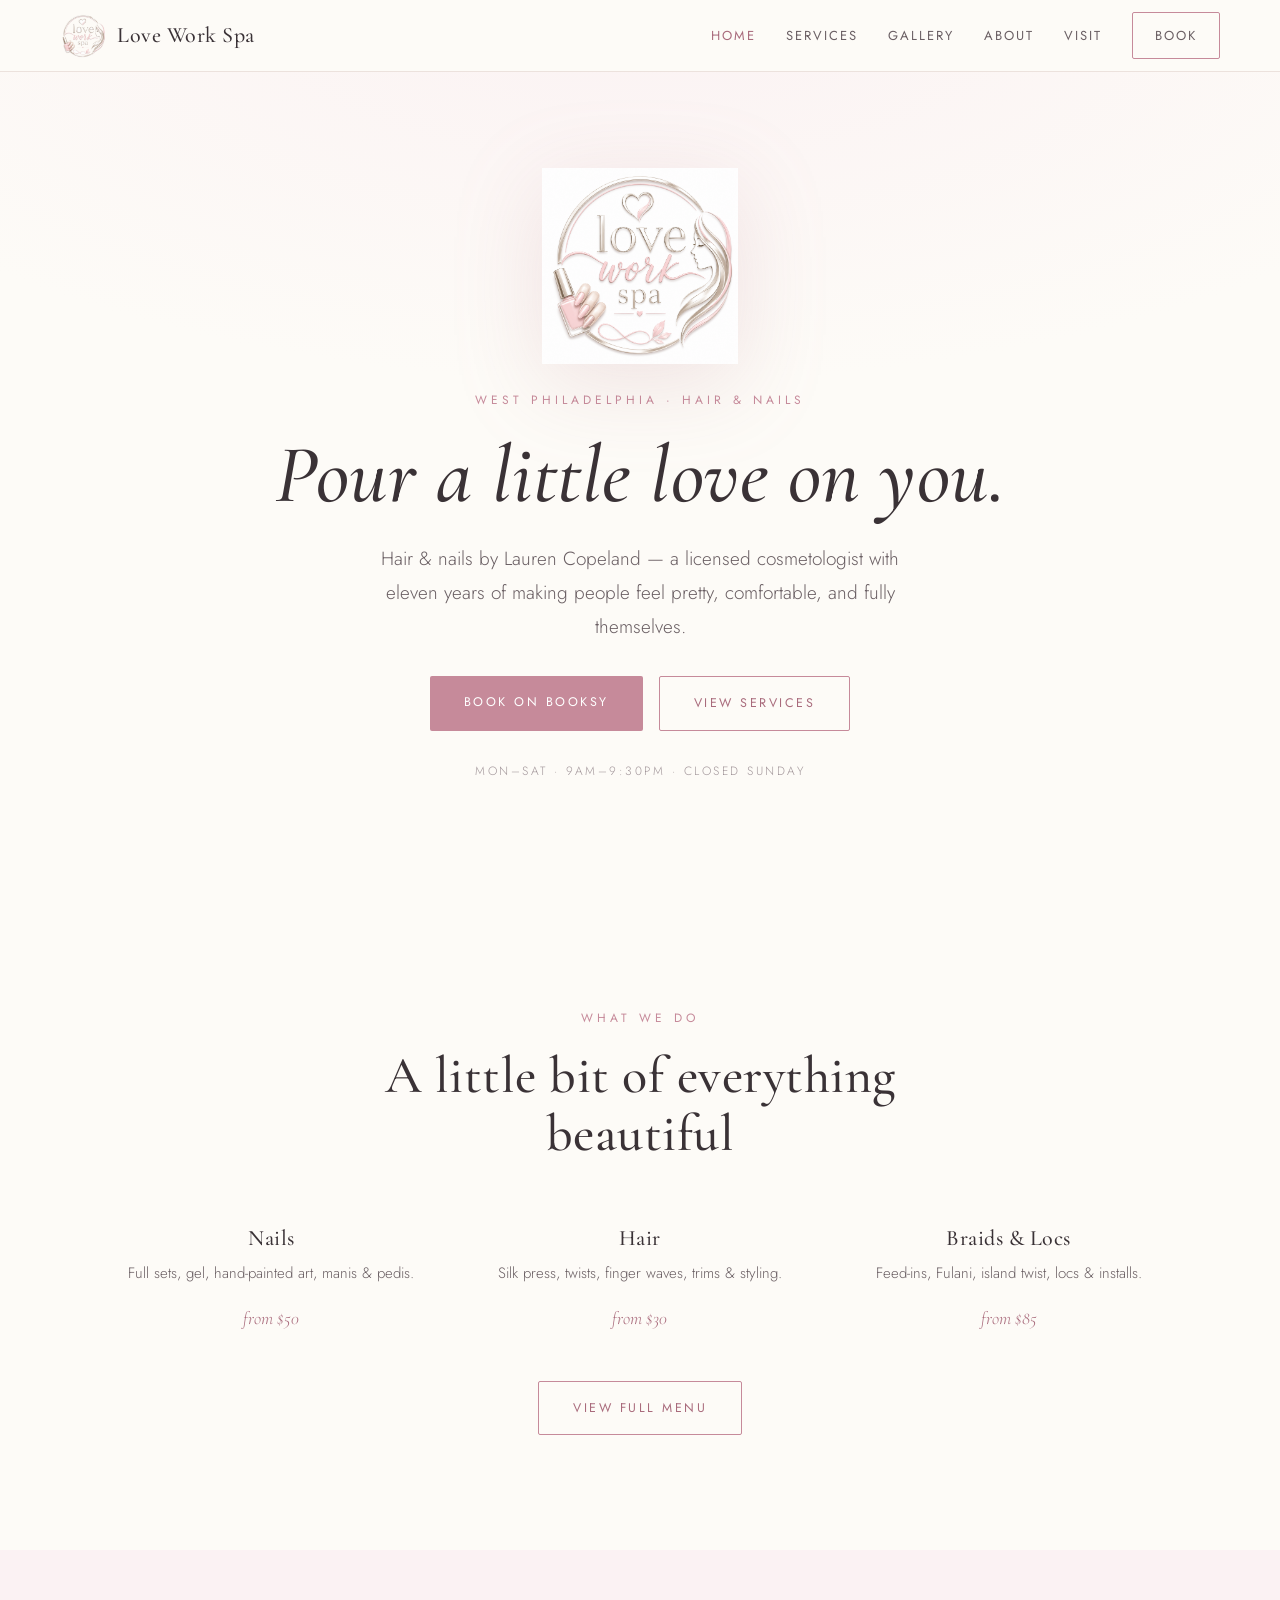
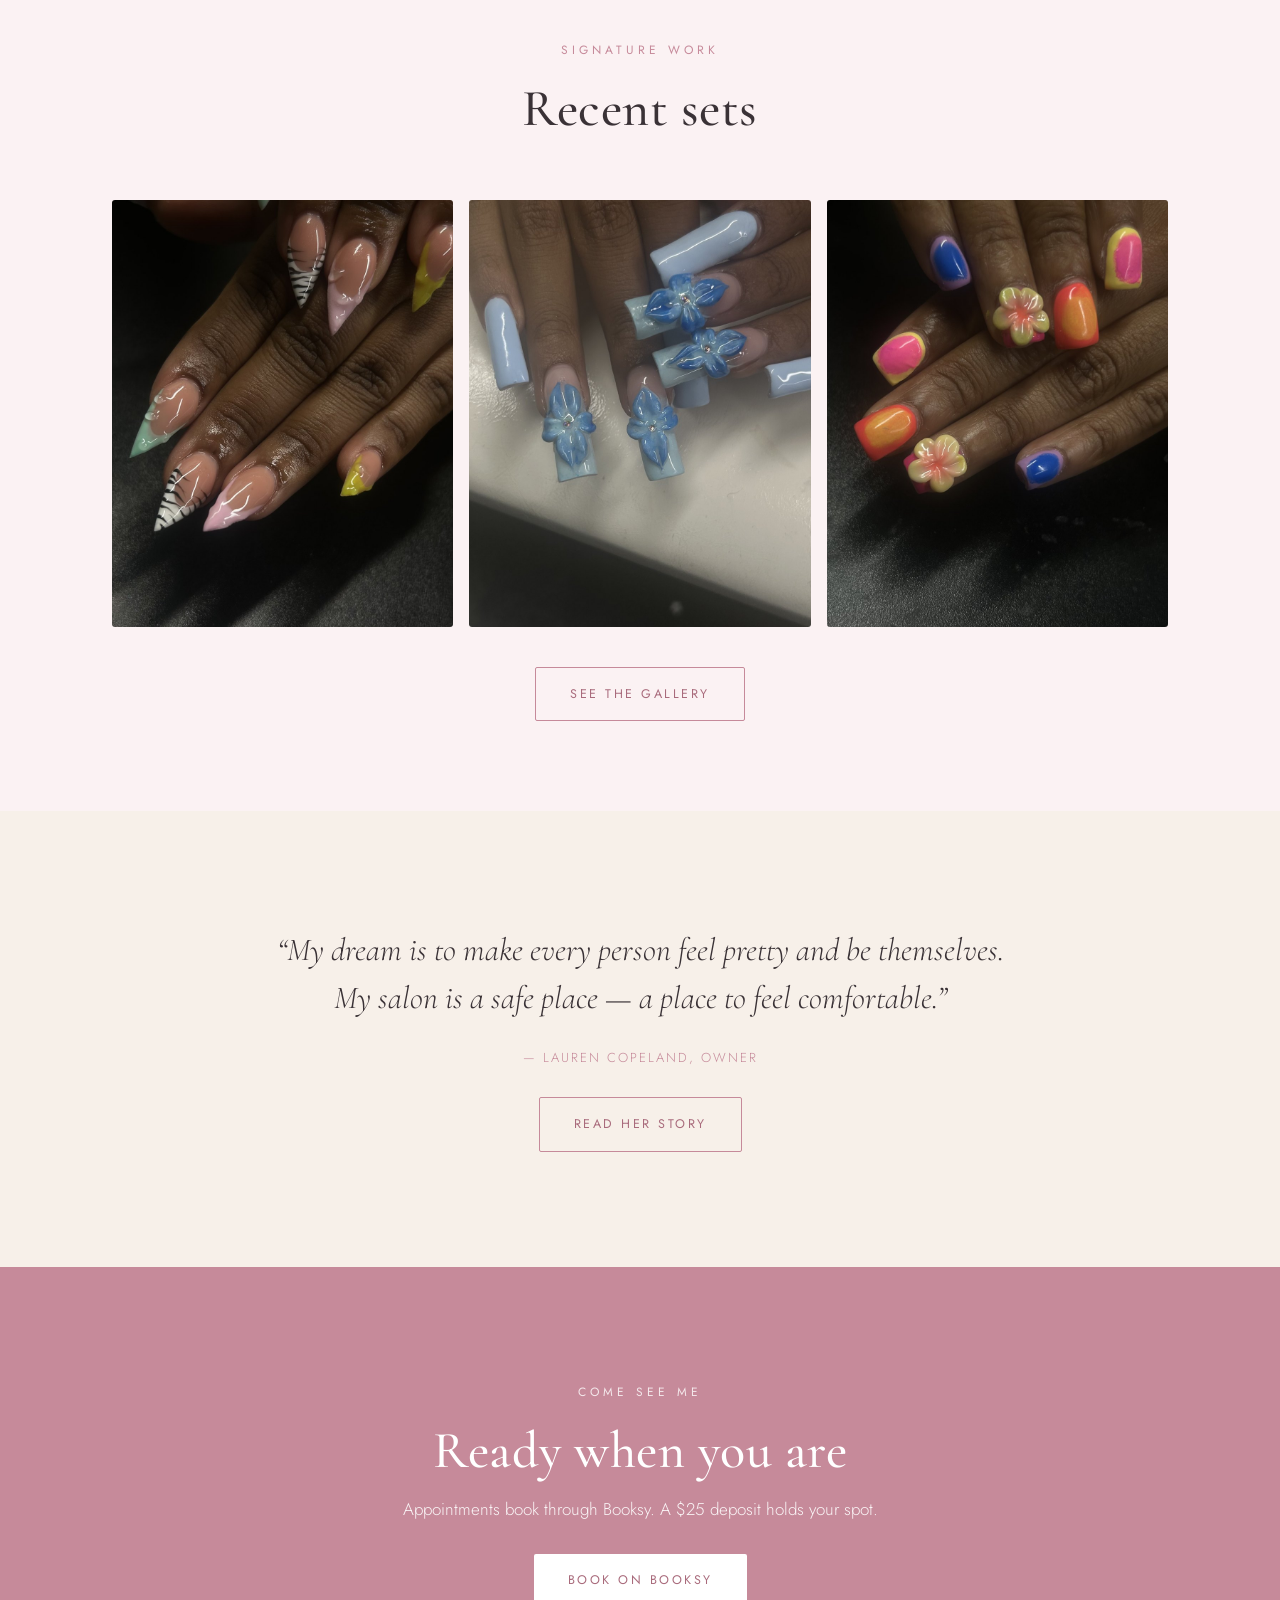
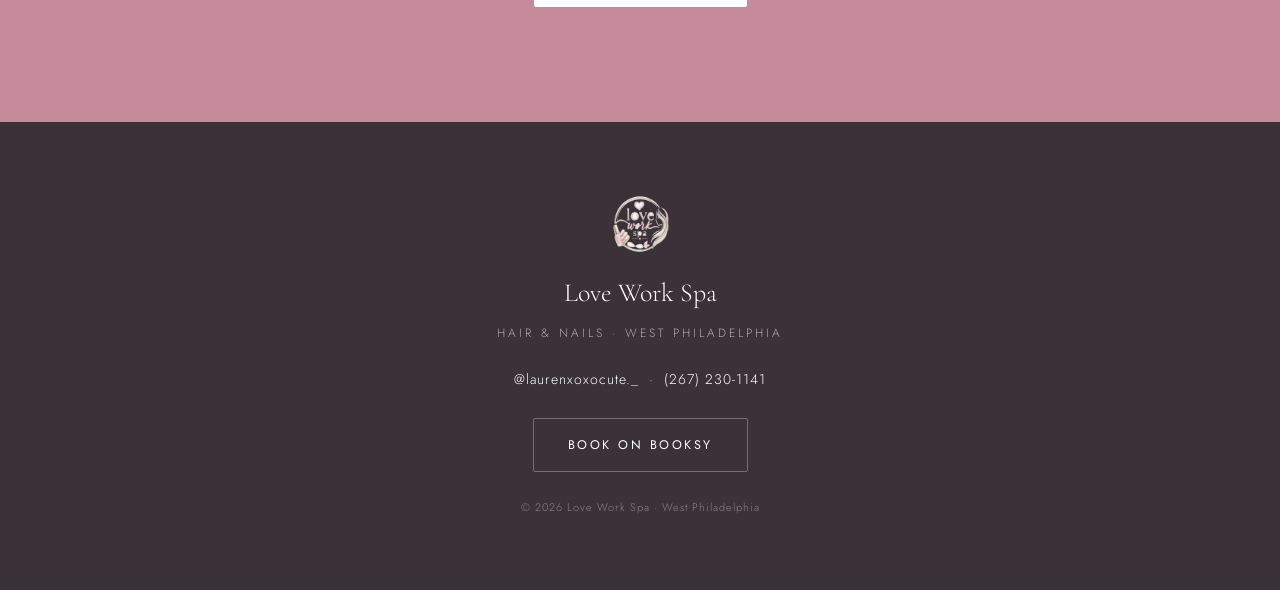
==== index.html @ d695d3a8 "Rebuild as multi-page luxury salon site (Cormorant + Jost, Home/Services/Gallery/About/Visit)" ====
<!doctype html>
<html lang="en">
<head>
<meta charset="utf-8">
<meta name="viewport" content="width=device-width, initial-scale=1">
<title>Love Work Spa — Hair & Nails · West Philadelphia</title>
<meta name="description" content="Love Work Spa — hair & nails by licensed cosmetologist Lauren Copeland in West Philadelphia. Book on Booksy.">
<link rel="preconnect" href="https://fonts.googleapis.com">
<link rel="preconnect" href="https://fonts.gstatic.com" crossorigin>
<link href="https://fonts.googleapis.com/css2?family=Cormorant+Garamond:ital,wght@0,400;0,500;0,600;1,400;1,500&family=Jost:wght@300;400;500&display=swap" rel="stylesheet">
<link rel="stylesheet" href="style.css">
<link rel="icon" href="brand/logo-transparent.png">
</head>
<body>

<header class="site-header">
  <div class="wrap nav">
    <a href="index.html" class="logo-link"><img src="brand/logo-transparent.png" alt="Love Work Spa"><span>Love Work Spa</span></a>
    <nav class="menu">
      <a href="index.html" class="active">Home</a>
      <a href="services.html">Services</a>
      <a href="gallery.html">Gallery</a>
      <a href="about.html">About</a>
      <a href="book.html">Visit</a>
      <a class="btn btn-line" href="https://booksy.com/en-us/1821512_love-work-spa_nail-salon_134598_philadelphia" target="_blank" rel="noopener">Book</a>
    </nav>
  </div>
</header>

<section class="hero">
  <div class="wrap">
    <img class="logo" src="brand/logo-original.png" alt="Love Work Spa">
    <div class="kicker">West Philadelphia · Hair &amp; Nails</div>
    <h1>Pour a little love on you.</h1>
    <p class="lead">Hair &amp; nails by Lauren Copeland — a licensed cosmetologist with eleven years of making people feel pretty, comfortable, and fully themselves.</p>
    <div class="cta">
      <a class="btn btn-solid" href="https://booksy.com/en-us/1821512_love-work-spa_nail-salon_134598_philadelphia" target="_blank" rel="noopener">Book on Booksy</a>
      <a class="btn btn-line" href="services.html">View Services</a>
    </div>
    <div class="meta">Mon–Sat · 9am–9:30pm · Closed Sunday</div>
  </div>
</section>

<section>
  <div class="wrap">
    <div class="sec-head">
      <div class="kicker">What we do</div>
      <h2>A little bit of everything beautiful</h2>
    </div>
    <div class="trio">
      <div class="t">
        <h3>Nails</h3>
        <p>Full sets, gel, hand-painted art, manis &amp; pedis.</p>
        <div class="price">from $50</div>
      </div>
      <div class="t">
        <h3>Hair</h3>
        <p>Silk press, twists, finger waves, trims &amp; styling.</p>
        <div class="price">from $30</div>
      </div>
      <div class="t">
        <h3>Braids &amp; Locs</h3>
        <p>Feed-ins, Fulani, island twist, locs &amp; installs.</p>
        <div class="price">from $85</div>
      </div>
    </div>
    <div class="center" style="margin-top:46px">
      <a class="btn btn-line" href="services.html">View Full Menu</a>
    </div>
  </div>
</section>

<section style="background:var(--blush-soft);padding-top:clamp(56px,7vw,90px);padding-bottom:clamp(56px,7vw,90px)">
  <div class="wrap">
    <div class="sec-head">
      <div class="kicker">Signature work</div>
      <h2>Recent sets</h2>
    </div>
    <div class="showcase">
      <img src="photos-web/07.jpg" alt="Nail set" loading="lazy">
      <img src="photos-web/12.jpg" alt="Nail set" loading="lazy">
      <img src="photos-web/08.jpg" alt="Nail set" loading="lazy">
    </div>
    <div class="center" style="margin-top:40px">
      <a class="btn btn-line" href="gallery.html">See the Gallery</a>
    </div>
  </div>
</section>

<section class="quote">
  <div class="wrap">
    <blockquote>“My dream is to make every person feel pretty and be themselves. My salon is a safe place — a place to feel comfortable.”</blockquote>
    <div class="center"><div class="by">— Lauren Copeland, Owner</div>
      <div style="margin-top:28px"><a class="btn btn-line" href="about.html">Read Her Story</a></div>
    </div>
  </div>
</section>

<section class="band">
  <div class="wrap center">
    <div class="kicker">Come see me</div>
    <h2>Ready when you are</h2>
    <p style="max-width:520px;margin:14px auto 30px">Appointments book through Booksy. A $25 deposit holds your spot.</p>
    <a class="btn btn-ivory" href="https://booksy.com/en-us/1821512_love-work-spa_nail-salon_134598_philadelphia" target="_blank" rel="noopener">Book on Booksy</a>
  </div>
</section>

<footer class="site-footer">
  <div class="wrap">
    <img class="foot-logo" src="brand/logo-transparent.png" alt="Love Work Spa">
    <div class="fname">Love Work Spa</div>
    <div class="ftag">Hair &amp; Nails · West Philadelphia</div>
    <div class="flinks"><a href="https://instagram.com/laurenxoxocute._" target="_blank" rel="noopener">@laurenxoxocute._</a> &nbsp;·&nbsp; <a href="sms:+12672301141">(267) 230-1141</a></div>
    <a class="btn btn-line" style="border-color:#7a6d70;color:#fff" href="https://booksy.com/en-us/1821512_love-work-spa_nail-salon_134598_philadelphia" target="_blank" rel="noopener">Book on Booksy</a>
    <div class="copy">© 2026 Love Work Spa · West Philadelphia</div>
  </div>
</footer>

</body>
</html>
---- style.css ----
/* ===== Love Work Spa — luxury salon design system ===== */
:root{
  --ivory:#fdfbf7; --cream:#f7f0e9; --blush:#f4e3e6; --blush-soft:#fbf2f3;
  --rose:#c68a9a; --rose-deep:#a96b7c; --gold:#c3a878; --gold-soft:#e6dcc7;
  --ink:#3a3236; --soft-ink:#6a5f63; --mut:#a2969a; --line:#ece2dd;
  --serif:'Cormorant Garamond',Georgia,'Times New Roman',serif;
  --sans:'Jost',-apple-system,BlinkMacSystemFont,'Segoe UI',Helvetica,sans-serif;
}
*{box-sizing:border-box;}
html{scroll-behavior:smooth;}
body{margin:0;background:var(--ivory);color:var(--ink);font-family:var(--sans);
     font-weight:300;font-size:17px;line-height:1.8;-webkit-font-smoothing:antialiased;}
img{max-width:100%;display:block;}
a{color:inherit;text-decoration:none;}
.wrap{max-width:1160px;margin:0 auto;padding:0 clamp(22px,5vw,52px);}

h1,h2,h3{font-family:var(--serif);font-weight:500;margin:0;line-height:1.12;letter-spacing:.5px;}
h1{font-size:clamp(42px,7vw,82px);}
h2{font-size:clamp(30px,4.6vw,52px);}
h3{font-size:22px;}
p{margin:0 0 1em;color:var(--soft-ink);}

.kicker{font-family:var(--sans);text-transform:uppercase;letter-spacing:4px;
        font-size:12px;font-weight:400;color:var(--rose);margin-bottom:18px;}
.rule{width:56px;height:1px;background:var(--gold);margin:22px auto;border:0;}
.center{text-align:center;}

/* buttons */
.btn{display:inline-block;font-family:var(--sans);font-size:12.5px;font-weight:400;
     letter-spacing:2.5px;text-transform:uppercase;padding:15px 34px;border-radius:2px;
     transition:.25s;cursor:pointer;}
.btn-solid{background:var(--rose);color:#fff;}
.btn-solid:hover{background:var(--rose-deep);}
.btn-line{border:1px solid var(--rose);color:var(--rose-deep);}
.btn-line:hover{background:var(--rose);color:#fff;}
.btn-ivory{background:#fff;color:var(--rose-deep);}
.btn-ivory:hover{background:var(--cream);}

/* header */
.site-header{position:sticky;top:0;z-index:80;background:rgba(253,251,247,.88);
  backdrop-filter:saturate(1.3) blur(10px);border-bottom:1px solid var(--line);}
.nav{display:flex;align-items:center;justify-content:space-between;gap:20px;padding:12px 0;}
.logo-link{display:flex;align-items:center;gap:11px;}
.logo-link img{height:46px;width:46px;object-fit:contain;}
.logo-link span{font-family:var(--serif);font-size:22px;font-weight:500;letter-spacing:.5px;}
.menu{display:flex;align-items:center;gap:30px;}
.menu a{font-size:13px;letter-spacing:2px;text-transform:uppercase;color:var(--soft-ink);
        font-weight:400;transition:.2s;}
.menu a:hover,.menu a.active{color:var(--rose-deep);}
.menu .btn-line{padding:11px 22px;}
@media(max-width:820px){ .menu a:not(.btn-line){display:none;} .logo-link span{display:none;} }

/* section rhythm */
section{padding:clamp(64px,9vw,120px) 0;}
.sec-head{max-width:640px;margin:0 auto clamp(38px,5vw,62px);text-align:center;}
.sec-head p{color:var(--soft-ink);}

/* page hero (interior pages) */
.page-hero{background:var(--blush-soft);text-align:center;padding:clamp(70px,10vw,120px) 0 clamp(48px,6vw,80px);
           border-bottom:1px solid var(--line);}
.page-hero h1{font-size:clamp(40px,6vw,68px);}

/* home hero */
.hero{background:
     radial-gradient(120% 80% at 50% -10%, var(--blush-soft) 0%, var(--ivory) 60%);
     text-align:center;padding:clamp(56px,8vw,96px) 0 clamp(64px,9vw,110px);}
.hero .logo{width:clamp(140px,20vw,196px);margin:0 auto 26px;
     filter:drop-shadow(0 20px 44px rgba(176,107,124,.16));}
.hero h1{font-style:italic;font-weight:500;}
.hero .lead{max-width:560px;margin:20px auto 32px;font-size:19px;color:var(--soft-ink);}
.hero .cta{display:flex;gap:16px;justify-content:center;flex-wrap:wrap;}
.hero .meta{margin-top:30px;font-size:12px;letter-spacing:2.5px;text-transform:uppercase;color:var(--mut);}

/* three-column feature */
.trio{display:grid;grid-template-columns:repeat(3,1fr);gap:clamp(20px,4vw,50px);text-align:center;}
.trio .t h3{margin-bottom:10px;}
.trio .t p{font-size:15px;}
.trio .t .price{font-family:var(--serif);font-size:18px;color:var(--rose-deep);font-style:italic;}
@media(max-width:720px){ .trio{grid-template-columns:1fr;gap:36px;} }

/* signature photo row */
.showcase{display:grid;grid-template-columns:repeat(3,1fr);gap:16px;}
.showcase img{aspect-ratio:4/5;object-fit:cover;border-radius:3px;}
@media(max-width:720px){ .showcase{grid-template-columns:1fr 1fr;} }

/* quote / about teaser */
.quote{background:var(--cream);}
.quote blockquote{max-width:760px;margin:0 auto;text-align:center;font-family:var(--serif);
     font-style:italic;font-size:clamp(22px,3.2vw,32px);line-height:1.5;color:var(--ink);}
.quote .by{margin-top:24px;font-family:var(--sans);font-style:normal;font-size:13px;
     letter-spacing:2px;text-transform:uppercase;color:var(--rose);}

/* booking band */
.band{background:var(--rose);color:#fff;text-align:center;}
.band h2{color:#fff;}
.band p{color:rgba(255,255,255,.9);}
.band .kicker{color:rgba(255,255,255,.8);}

/* services menu */
.menu-grid{display:grid;grid-template-columns:repeat(2,1fr);gap:clamp(28px,4vw,54px);}
@media(max-width:760px){ .menu-grid{grid-template-columns:1fr;} }
.cat h3{font-size:26px;color:var(--ink);}
.cat .sub{font-size:11.5px;letter-spacing:2px;text-transform:uppercase;color:var(--mut);margin:4px 0 16px;}
.cat .line{display:flex;justify-content:space-between;gap:16px;align-items:baseline;
     padding:10px 0;border-bottom:1px solid var(--line);font-size:15.5px;color:var(--soft-ink);}
.cat .line .d{font-family:var(--serif);font-size:20px;font-style:italic;color:var(--rose-deep);white-space:nowrap;}
.cat .add{margin-top:14px;font-size:13.5px;color:var(--mut);}
.cat .add b{color:var(--ink);font-weight:500;}

/* gallery */
.gal{columns:3;column-gap:14px;}
.gal img{width:100%;margin-bottom:14px;border-radius:3px;break-inside:avoid;}
@media(max-width:900px){ .gal{columns:2;} }
@media(max-width:520px){ .gal{columns:1;} }

/* about */
.about-body{max-width:720px;margin:0 auto;text-align:center;}
.about-body p{font-size:19px;line-height:1.9;}
.first-letter::first-letter{font-family:var(--serif);font-size:64px;float:left;line-height:.8;
     padding:6px 12px 0 0;color:var(--rose);font-style:italic;}

/* visit / contact */
.info{display:grid;grid-template-columns:repeat(2,1fr);gap:2px;max-width:760px;margin:0 auto clamp(34px,5vw,50px);
     border:1px solid var(--line);background:var(--line);}
.info .cell{background:var(--ivory);padding:30px 26px;text-align:center;}
.info .lab{font-size:11px;letter-spacing:2.5px;text-transform:uppercase;color:var(--rose);margin-bottom:8px;}
.info .val{font-family:var(--serif);font-size:22px;color:var(--ink);}
.info .val a{border-bottom:1px solid var(--gold-soft);}
@media(max-width:560px){ .info{grid-template-columns:1fr;} }
.deposit{text-align:center;color:var(--mut);font-size:14px;margin-top:8px;}
.deposit b{color:var(--rose-deep);}

/* footer */
.site-footer{background:var(--ink);color:#d8ccce;text-align:center;padding:clamp(48px,6vw,72px) 0;}
.site-footer .foot-logo{height:60px;margin:0 auto 16px;opacity:.95;}
.site-footer .fname{font-family:var(--serif);font-size:26px;color:#fff;margin-bottom:6px;}
.site-footer .ftag{font-size:12px;letter-spacing:3px;text-transform:uppercase;color:#b6a9ab;margin-bottom:22px;}
.site-footer a{color:#fff;}
.site-footer .flinks{font-size:14px;letter-spacing:1px;margin-bottom:26px;}
.site-footer .copy{margin-top:26px;font-size:11px;letter-spacing:1px;color:#8f8285;}
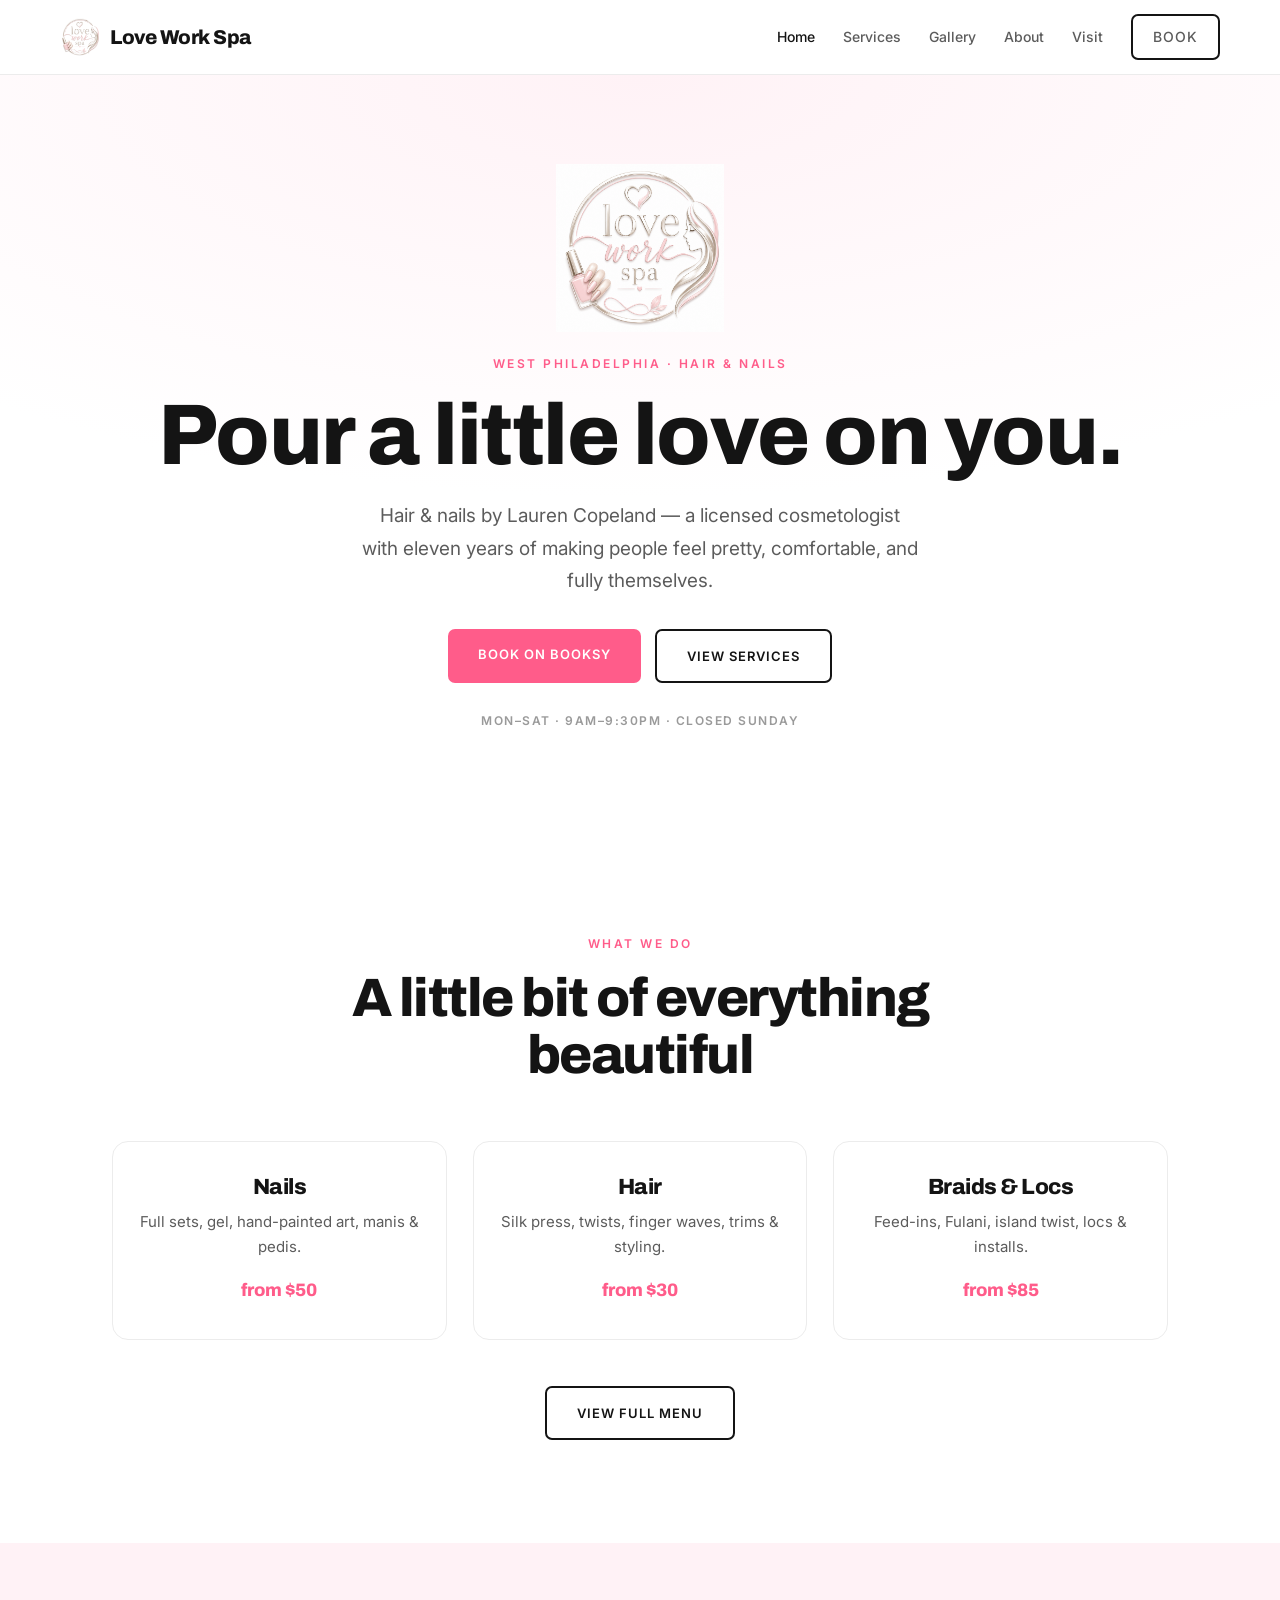
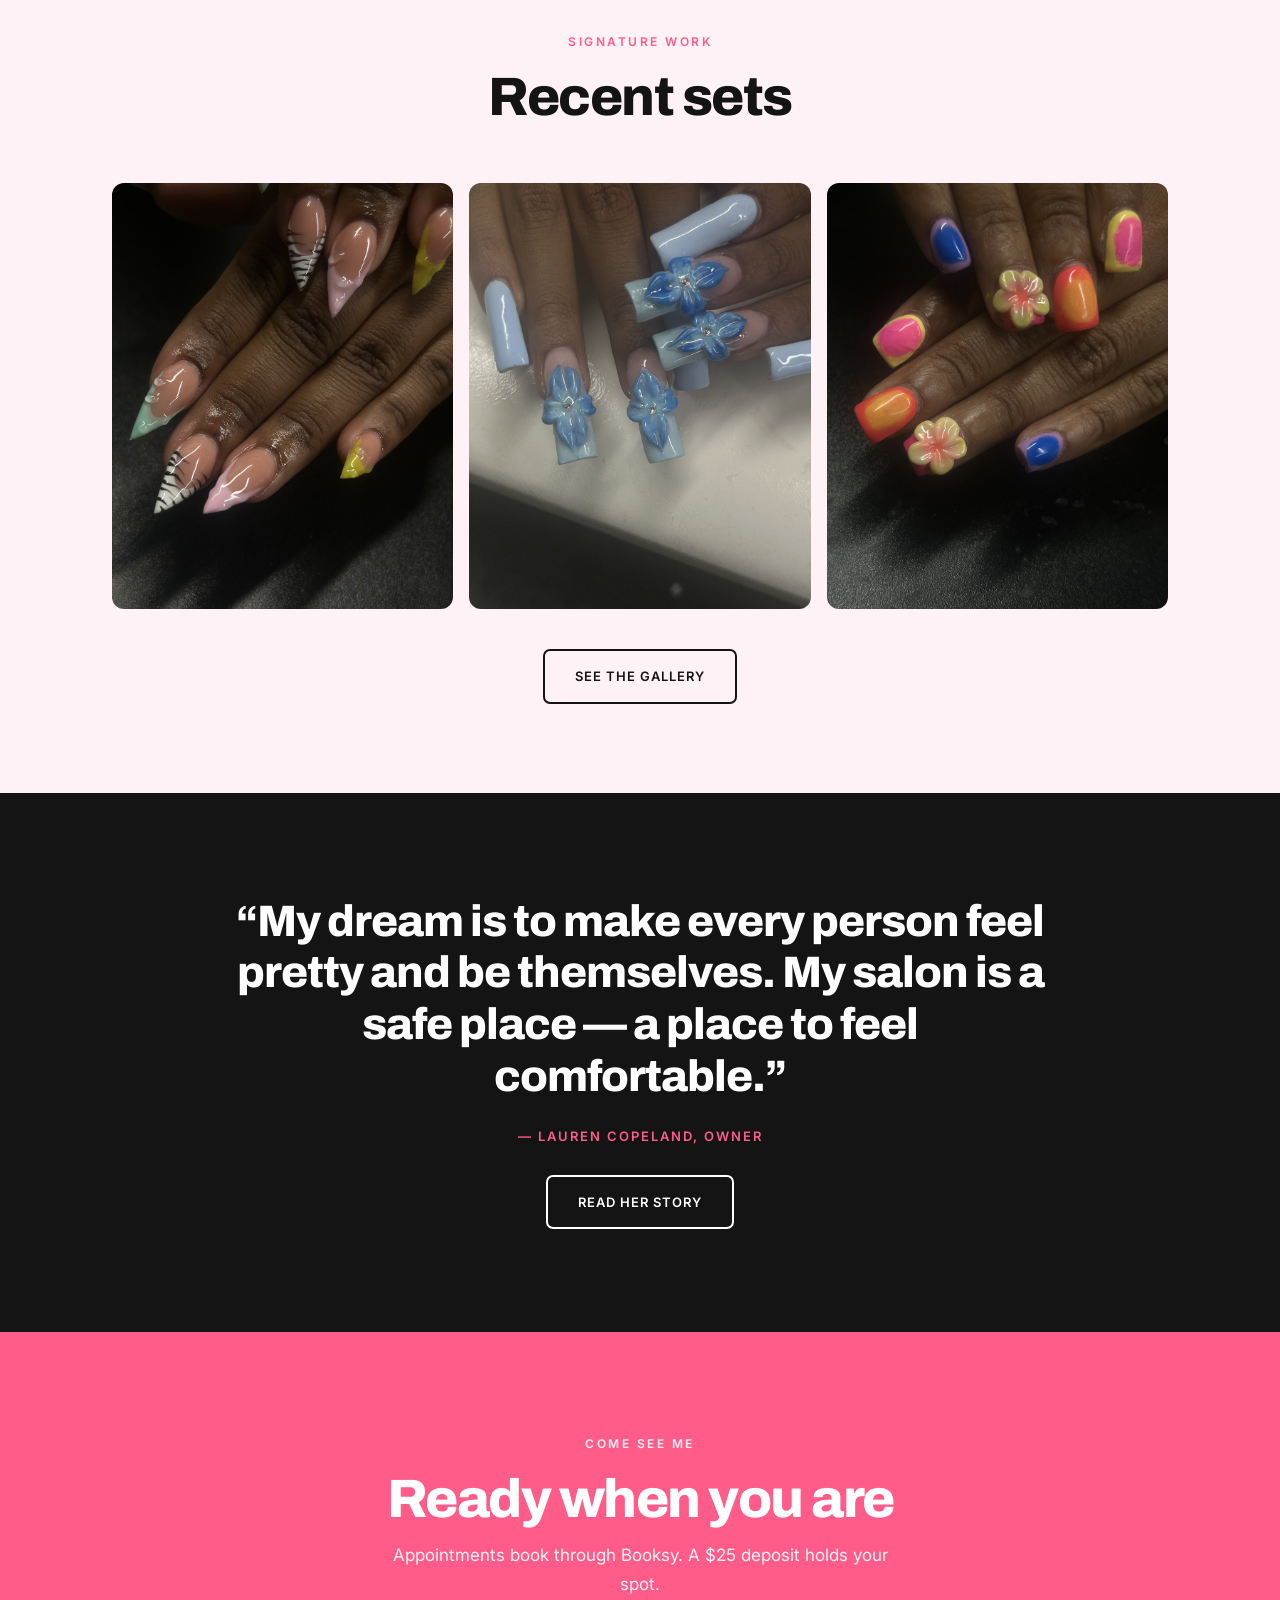
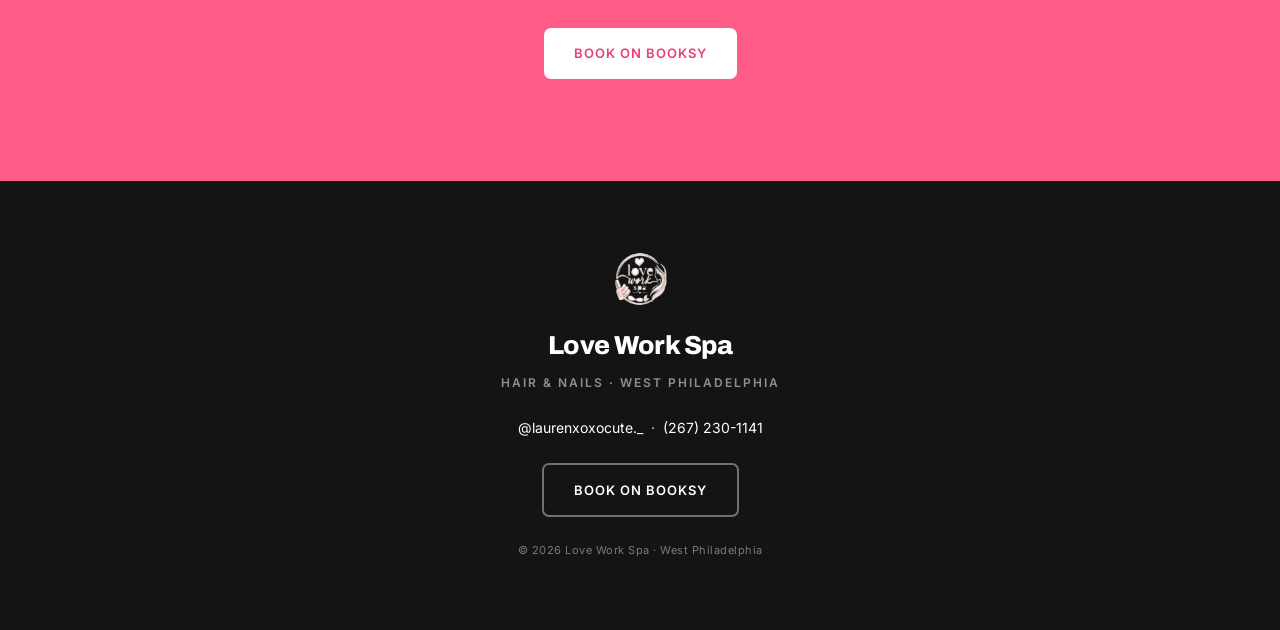
==== commit 4aeb5360: "Restyle site: Modern & Bold (Archivo + Inter, white/pink, Glossier vibe)" ====
--- a/index.html
+++ b/index.html
@@ -7,7 +7,7 @@
 <meta name="description" content="Love Work Spa — hair & nails by licensed cosmetologist Lauren Copeland in West Philadelphia. Book on Booksy.">
 <link rel="preconnect" href="https://fonts.googleapis.com">
 <link rel="preconnect" href="https://fonts.gstatic.com" crossorigin>
-<link href="https://fonts.googleapis.com/css2?family=Cormorant+Garamond:ital,wght@0,400;0,500;0,600;1,400;1,500&family=Jost:wght@300;400;500&display=swap" rel="stylesheet">
+<link href="https://fonts.googleapis.com/css2?family=Archivo:wght@500;700;800&family=Inter:wght@300;400;500;600&display=swap" rel="stylesheet">
 <link rel="stylesheet" href="style.css">
 <link rel="icon" href="brand/logo-transparent.png">
 </head>
--- a/style.css
+++ b/style.css
@@ -1,140 +1,136 @@
-/* ===== Love Work Spa — luxury salon design system ===== */
+/* ===== Love Work Spa — Modern & Bold ===== */
 :root{
-  --ivory:#fdfbf7; --cream:#f7f0e9; --blush:#f4e3e6; --blush-soft:#fbf2f3;
-  --rose:#c68a9a; --rose-deep:#a96b7c; --gold:#c3a878; --gold-soft:#e6dcc7;
-  --ink:#3a3236; --soft-ink:#6a5f63; --mut:#a2969a; --line:#ece2dd;
-  --serif:'Cormorant Garamond',Georgia,'Times New Roman',serif;
-  --sans:'Jost',-apple-system,BlinkMacSystemFont,'Segoe UI',Helvetica,sans-serif;
+  --pink:#ff5c8a; --pink-deep:#e63f70; --tint:#ffd6e2; --blush-soft:#fff2f6;
+  --ink:#141414; --soft-ink:#5c5c5c; --mut:#9a9a9a; --line:#ececec; --bg:#ffffff;
+  --display:'Archivo',-apple-system,BlinkMacSystemFont,sans-serif;
+  --sans:'Inter',-apple-system,BlinkMacSystemFont,'Segoe UI',Helvetica,sans-serif;
+  --serif:'Archivo',sans-serif;
 }
 *{box-sizing:border-box;}
 html{scroll-behavior:smooth;}
-body{margin:0;background:var(--ivory);color:var(--ink);font-family:var(--sans);
-     font-weight:300;font-size:17px;line-height:1.8;-webkit-font-smoothing:antialiased;}
+body{margin:0;background:var(--bg);color:var(--ink);font-family:var(--sans);
+     font-weight:400;font-size:17px;line-height:1.7;-webkit-font-smoothing:antialiased;}
 img{max-width:100%;display:block;}
 a{color:inherit;text-decoration:none;}
-.wrap{max-width:1160px;margin:0 auto;padding:0 clamp(22px,5vw,52px);}
+.wrap{max-width:1160px;margin:0 auto;padding:0 clamp(20px,5vw,52px);}
 
-h1,h2,h3{font-family:var(--serif);font-weight:500;margin:0;line-height:1.12;letter-spacing:.5px;}
-h1{font-size:clamp(42px,7vw,82px);}
-h2{font-size:clamp(30px,4.6vw,52px);}
-h3{font-size:22px;}
+h1,h2,h3{font-family:var(--display);font-weight:800;margin:0;line-height:1.04;letter-spacing:-1.5px;color:var(--ink);}
+h1{font-size:clamp(40px,7.5vw,86px);}
+h2{font-size:clamp(30px,4.6vw,54px);}
+h3{font-size:22px;letter-spacing:-.5px;}
 p{margin:0 0 1em;color:var(--soft-ink);}
 
-.kicker{font-family:var(--sans);text-transform:uppercase;letter-spacing:4px;
-        font-size:12px;font-weight:400;color:var(--rose);margin-bottom:18px;}
-.rule{width:56px;height:1px;background:var(--gold);margin:22px auto;border:0;}
+.kicker{font-family:var(--sans);text-transform:uppercase;letter-spacing:2.5px;
+        font-size:12px;font-weight:600;color:var(--pink);margin-bottom:16px;}
+.rule{width:60px;height:3px;background:var(--pink);margin:22px auto;border:0;border-radius:2px;}
 .center{text-align:center;}
 
-/* buttons */
-.btn{display:inline-block;font-family:var(--sans);font-size:12.5px;font-weight:400;
-     letter-spacing:2.5px;text-transform:uppercase;padding:15px 34px;border-radius:2px;
-     transition:.25s;cursor:pointer;}
-.btn-solid{background:var(--rose);color:#fff;}
-.btn-solid:hover{background:var(--rose-deep);}
-.btn-line{border:1px solid var(--rose);color:var(--rose-deep);}
-.btn-line:hover{background:var(--rose);color:#fff;}
-.btn-ivory{background:#fff;color:var(--rose-deep);}
-.btn-ivory:hover{background:var(--cream);}
+.btn{display:inline-block;font-family:var(--sans);font-size:13px;font-weight:600;
+     letter-spacing:1px;text-transform:uppercase;padding:14px 30px;border-radius:7px;transition:.2s;cursor:pointer;}
+.btn-solid{background:var(--pink);color:#fff;}
+.btn-solid:hover{background:var(--pink-deep);}
+.btn-line{border:2px solid var(--ink);color:var(--ink);}
+.btn-line:hover{background:var(--ink);color:#fff;}
+.btn-ivory{background:#fff;color:var(--pink-deep);}
+.btn-ivory:hover{background:var(--tint);}
 
 /* header */
-.site-header{position:sticky;top:0;z-index:80;background:rgba(253,251,247,.88);
-  backdrop-filter:saturate(1.3) blur(10px);border-bottom:1px solid var(--line);}
-.nav{display:flex;align-items:center;justify-content:space-between;gap:20px;padding:12px 0;}
-.logo-link{display:flex;align-items:center;gap:11px;}
-.logo-link img{height:46px;width:46px;object-fit:contain;}
-.logo-link span{font-family:var(--serif);font-size:22px;font-weight:500;letter-spacing:.5px;}
-.menu{display:flex;align-items:center;gap:30px;}
-.menu a{font-size:13px;letter-spacing:2px;text-transform:uppercase;color:var(--soft-ink);
-        font-weight:400;transition:.2s;}
-.menu a:hover,.menu a.active{color:var(--rose-deep);}
-.menu .btn-line{padding:11px 22px;}
+.site-header{position:sticky;top:0;z-index:80;background:rgba(255,255,255,.92);
+  backdrop-filter:blur(10px);border-bottom:1px solid var(--line);}
+.nav{display:flex;align-items:center;justify-content:space-between;gap:20px;padding:14px 0;}
+.logo-link{display:flex;align-items:center;gap:10px;}
+.logo-link img{height:40px;width:40px;object-fit:contain;}
+.logo-link span{font-family:var(--display);font-size:20px;font-weight:800;letter-spacing:-.5px;}
+.menu{display:flex;align-items:center;gap:28px;}
+.menu a{font-size:14px;font-weight:500;color:var(--soft-ink);transition:.2s;}
+.menu a:hover,.menu a.active{color:var(--ink);}
+.menu .btn-line{padding:9px 20px;}
 @media(max-width:820px){ .menu a:not(.btn-line){display:none;} .logo-link span{display:none;} }
 
-/* section rhythm */
-section{padding:clamp(64px,9vw,120px) 0;}
-.sec-head{max-width:640px;margin:0 auto clamp(38px,5vw,62px);text-align:center;}
+section{padding:clamp(60px,8vw,110px) 0;}
+.sec-head{max-width:640px;margin:0 auto clamp(36px,5vw,58px);text-align:center;}
 .sec-head p{color:var(--soft-ink);}
 
-/* page hero (interior pages) */
-.page-hero{background:var(--blush-soft);text-align:center;padding:clamp(70px,10vw,120px) 0 clamp(48px,6vw,80px);
-           border-bottom:1px solid var(--line);}
-.page-hero h1{font-size:clamp(40px,6vw,68px);}
+.page-hero{background:var(--blush-soft);text-align:center;
+  padding:clamp(64px,9vw,110px) 0 clamp(46px,6vw,74px);border-bottom:1px solid var(--line);}
 
 /* home hero */
-.hero{background:
-     radial-gradient(120% 80% at 50% -10%, var(--blush-soft) 0%, var(--ivory) 60%);
-     text-align:center;padding:clamp(56px,8vw,96px) 0 clamp(64px,9vw,110px);}
-.hero .logo{width:clamp(140px,20vw,196px);margin:0 auto 26px;
-     filter:drop-shadow(0 20px 44px rgba(176,107,124,.16));}
-.hero h1{font-style:italic;font-weight:500;}
+.hero{text-align:center;padding:clamp(50px,7vw,90px) 0 clamp(60px,8vw,100px);
+  background:radial-gradient(130% 90% at 50% 0%, var(--blush-soft), #fff 62%);}
+.hero .logo{width:clamp(120px,16vw,168px);margin:0 auto 22px;}
+.hero h1{font-style:normal;}
 .hero .lead{max-width:560px;margin:20px auto 32px;font-size:19px;color:var(--soft-ink);}
-.hero .cta{display:flex;gap:16px;justify-content:center;flex-wrap:wrap;}
-.hero .meta{margin-top:30px;font-size:12px;letter-spacing:2.5px;text-transform:uppercase;color:var(--mut);}
+.hero .cta{display:flex;gap:14px;justify-content:center;flex-wrap:wrap;}
+.hero .meta{margin-top:28px;font-size:12px;letter-spacing:1.5px;text-transform:uppercase;color:var(--mut);font-weight:600;}
 
-/* three-column feature */
-.trio{display:grid;grid-template-columns:repeat(3,1fr);gap:clamp(20px,4vw,50px);text-align:center;}
+/* trio */
+.trio{display:grid;grid-template-columns:repeat(3,1fr);gap:clamp(18px,3vw,26px);text-align:center;}
+.trio .t{padding:34px 24px;border:1px solid var(--line);border-radius:16px;transition:.2s;}
+.trio .t:hover{border-color:var(--pink);box-shadow:0 22px 44px -30px rgba(255,92,138,.6);}
 .trio .t h3{margin-bottom:10px;}
 .trio .t p{font-size:15px;}
-.trio .t .price{font-family:var(--serif);font-size:18px;color:var(--rose-deep);font-style:italic;}
-@media(max-width:720px){ .trio{grid-template-columns:1fr;gap:36px;} }
+.trio .t .price{font-family:var(--display);font-weight:800;font-size:18px;color:var(--pink);}
+@media(max-width:720px){ .trio{grid-template-columns:1fr;} }
 
-/* signature photo row */
+/* showcase */
 .showcase{display:grid;grid-template-columns:repeat(3,1fr);gap:16px;}
-.showcase img{aspect-ratio:4/5;object-fit:cover;border-radius:3px;}
+.showcase img{aspect-ratio:4/5;object-fit:cover;border-radius:12px;}
 @media(max-width:720px){ .showcase{grid-template-columns:1fr 1fr;} }
 
-/* quote / about teaser */
-.quote{background:var(--cream);}
-.quote blockquote{max-width:760px;margin:0 auto;text-align:center;font-family:var(--serif);
-     font-style:italic;font-size:clamp(22px,3.2vw,32px);line-height:1.5;color:var(--ink);}
-.quote .by{margin-top:24px;font-family:var(--sans);font-style:normal;font-size:13px;
-     letter-spacing:2px;text-transform:uppercase;color:var(--rose);}
+/* quote (dark) */
+.quote{background:var(--ink);}
+.quote blockquote{max-width:820px;margin:0 auto;text-align:center;font-family:var(--display);
+  font-weight:800;font-size:clamp(26px,4vw,44px);line-height:1.18;letter-spacing:-1px;color:#fff;}
+.quote .by{margin-top:22px;font-family:var(--sans);font-size:13px;font-weight:600;
+  letter-spacing:2px;text-transform:uppercase;color:var(--pink);}
+.quote .btn-line{border-color:#fff;color:#fff;}
+.quote .btn-line:hover{background:#fff;color:var(--ink);}
 
-/* booking band */
-.band{background:var(--rose);color:#fff;text-align:center;}
-.band h2{color:#fff;}
-.band p{color:rgba(255,255,255,.9);}
-.band .kicker{color:rgba(255,255,255,.8);}
+/* band */
+.band{background:var(--pink);color:#fff;text-align:center;}
+.band h2{color:#fff;} .band .kicker{color:#fff;opacity:.9;} .band p{color:rgba(255,255,255,.92);}
 
-/* services menu */
-.menu-grid{display:grid;grid-template-columns:repeat(2,1fr);gap:clamp(28px,4vw,54px);}
+/* services */
+.menu-grid{display:grid;grid-template-columns:repeat(2,1fr);gap:clamp(22px,3vw,32px);}
 @media(max-width:760px){ .menu-grid{grid-template-columns:1fr;} }
-.cat h3{font-size:26px;color:var(--ink);}
-.cat .sub{font-size:11.5px;letter-spacing:2px;text-transform:uppercase;color:var(--mut);margin:4px 0 16px;}
+.cat{padding:28px;border:1px solid var(--line);border-radius:16px;}
+.cat h3{font-size:24px;}
+.cat .sub{font-size:11.5px;font-weight:600;letter-spacing:1.5px;text-transform:uppercase;color:var(--pink);margin:4px 0 16px;}
 .cat .line{display:flex;justify-content:space-between;gap:16px;align-items:baseline;
-     padding:10px 0;border-bottom:1px solid var(--line);font-size:15.5px;color:var(--soft-ink);}
-.cat .line .d{font-family:var(--serif);font-size:20px;font-style:italic;color:var(--rose-deep);white-space:nowrap;}
+  padding:9px 0;border-bottom:1px solid var(--line);font-size:15.5px;color:var(--soft-ink);}
+.cat .line .d{font-family:var(--display);font-weight:700;font-size:16px;color:var(--ink);white-space:nowrap;}
 .cat .add{margin-top:14px;font-size:13.5px;color:var(--mut);}
-.cat .add b{color:var(--ink);font-weight:500;}
+.cat .add b{color:var(--ink);font-weight:600;}
 
 /* gallery */
 .gal{columns:3;column-gap:14px;}
-.gal img{width:100%;margin-bottom:14px;border-radius:3px;break-inside:avoid;}
+.gal img{width:100%;margin-bottom:14px;border-radius:12px;break-inside:avoid;}
 @media(max-width:900px){ .gal{columns:2;} }
 @media(max-width:520px){ .gal{columns:1;} }
 
 /* about */
 .about-body{max-width:720px;margin:0 auto;text-align:center;}
-.about-body p{font-size:19px;line-height:1.9;}
-.first-letter::first-letter{font-family:var(--serif);font-size:64px;float:left;line-height:.8;
-     padding:6px 12px 0 0;color:var(--rose);font-style:italic;}
+.about-body p{font-size:19px;line-height:1.85;}
+.first-letter::first-letter{font-family:var(--display);font-weight:800;font-size:58px;
+  float:left;line-height:.8;padding:6px 12px 0 0;color:var(--pink);}
 
-/* visit / contact */
-.info{display:grid;grid-template-columns:repeat(2,1fr);gap:2px;max-width:760px;margin:0 auto clamp(34px,5vw,50px);
-     border:1px solid var(--line);background:var(--line);}
-.info .cell{background:var(--ivory);padding:30px 26px;text-align:center;}
-.info .lab{font-size:11px;letter-spacing:2.5px;text-transform:uppercase;color:var(--rose);margin-bottom:8px;}
-.info .val{font-family:var(--serif);font-size:22px;color:var(--ink);}
-.info .val a{border-bottom:1px solid var(--gold-soft);}
+/* info */
+.info{display:grid;grid-template-columns:repeat(2,1fr);gap:14px;max-width:760px;margin:0 auto clamp(32px,5vw,48px);}
+.info .cell{background:var(--blush-soft);padding:30px 26px;text-align:center;border-radius:14px;}
+.info .lab{font-size:11px;font-weight:600;letter-spacing:2px;text-transform:uppercase;color:var(--pink);margin-bottom:8px;}
+.info .val{font-family:var(--display);font-weight:700;font-size:20px;color:var(--ink);letter-spacing:-.5px;}
+.info .val a{border-bottom:2px solid var(--tint);}
 @media(max-width:560px){ .info{grid-template-columns:1fr;} }
 .deposit{text-align:center;color:var(--mut);font-size:14px;margin-top:8px;}
-.deposit b{color:var(--rose-deep);}
+.deposit b{color:var(--pink);}
 
 /* footer */
-.site-footer{background:var(--ink);color:#d8ccce;text-align:center;padding:clamp(48px,6vw,72px) 0;}
-.site-footer .foot-logo{height:60px;margin:0 auto 16px;opacity:.95;}
-.site-footer .fname{font-family:var(--serif);font-size:26px;color:#fff;margin-bottom:6px;}
-.site-footer .ftag{font-size:12px;letter-spacing:3px;text-transform:uppercase;color:#b6a9ab;margin-bottom:22px;}
+.site-footer{background:var(--ink);color:#c9c9c9;text-align:center;padding:clamp(46px,6vw,70px) 0;}
+.site-footer .foot-logo{height:56px;margin:0 auto 16px;}
+.site-footer .fname{font-family:var(--display);font-weight:800;font-size:26px;color:#fff;letter-spacing:-.5px;margin-bottom:6px;}
+.site-footer .ftag{font-size:12px;font-weight:600;letter-spacing:2px;text-transform:uppercase;color:#8f8f8f;margin-bottom:22px;}
 .site-footer a{color:#fff;}
-.site-footer .flinks{font-size:14px;letter-spacing:1px;margin-bottom:26px;}
-.site-footer .copy{margin-top:26px;font-size:11px;letter-spacing:1px;color:#8f8285;}
+.site-footer .flinks{font-size:14px;margin-bottom:24px;}
+.site-footer .btn-line{border-color:#fff;color:#fff;}
+.site-footer .btn-line:hover{background:#fff;color:var(--ink);}
+.site-footer .copy{margin-top:24px;font-size:11px;letter-spacing:.5px;color:#7a7a7a;}
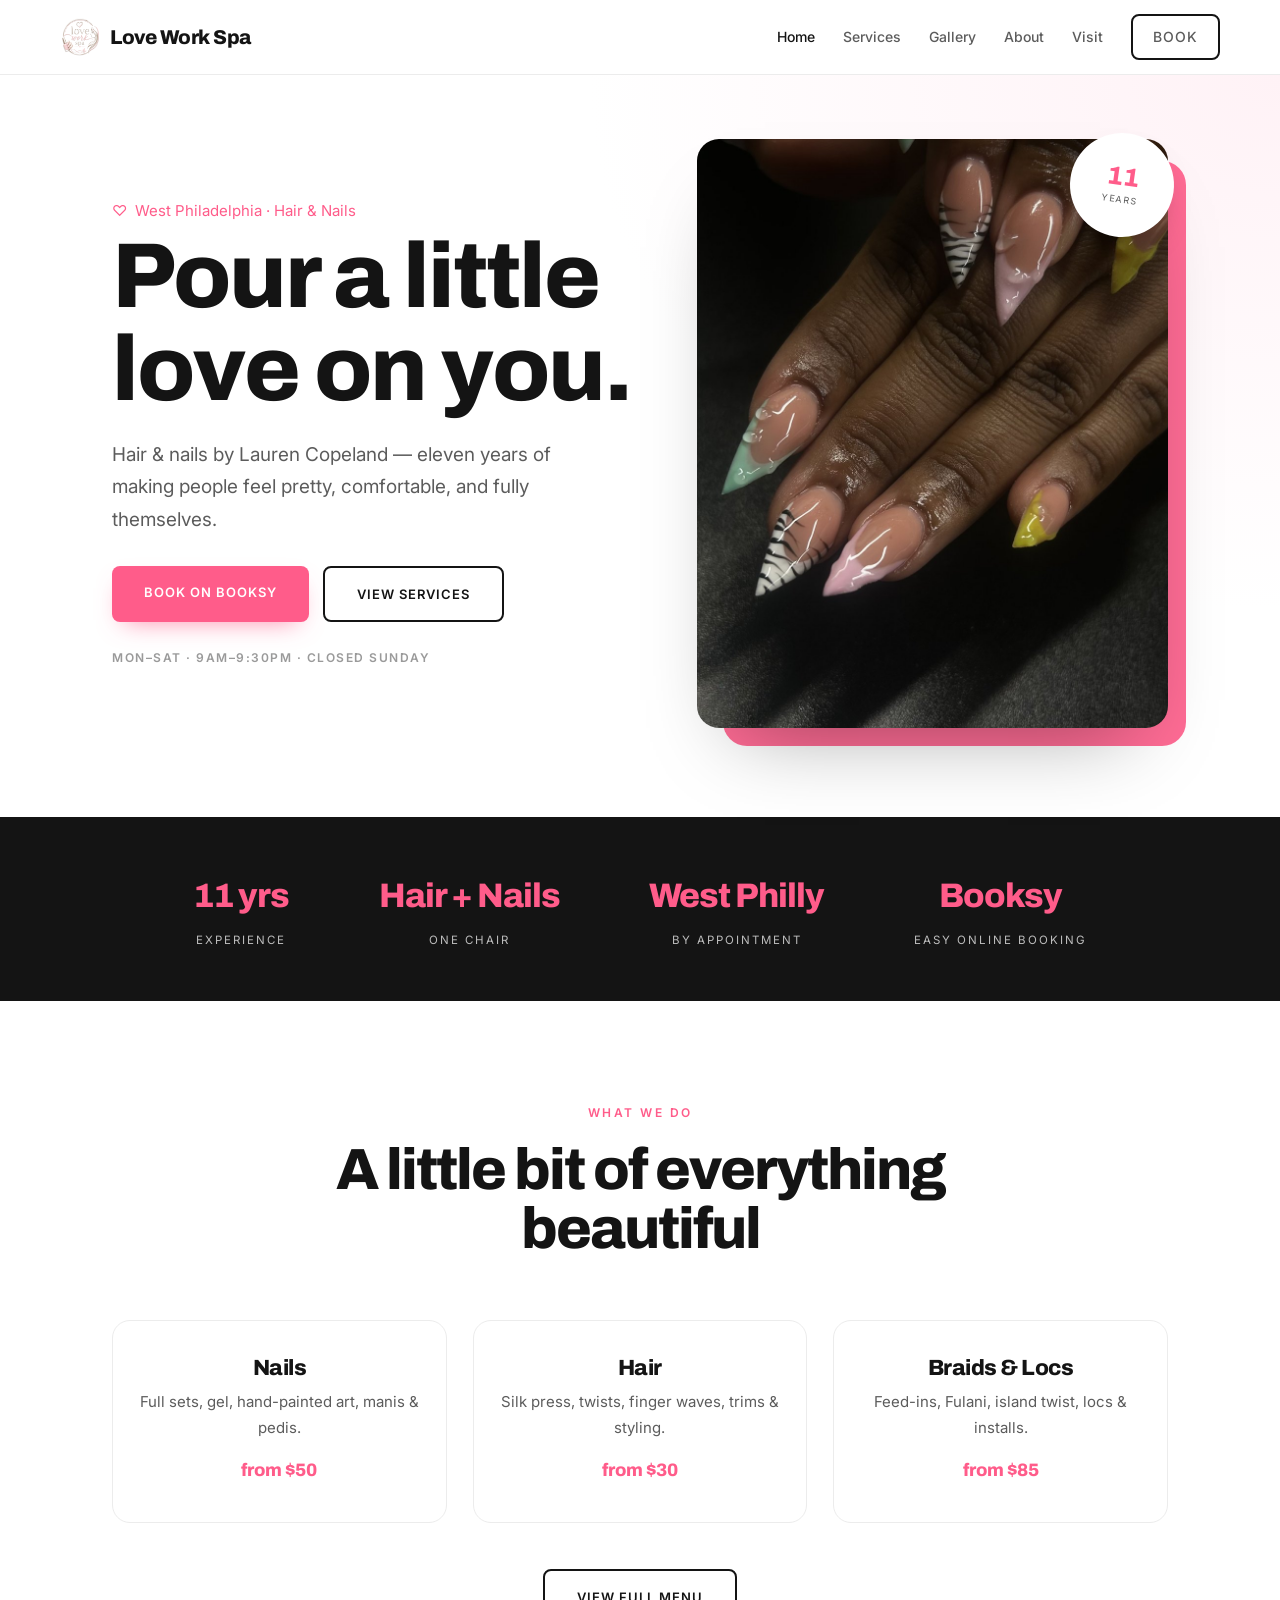
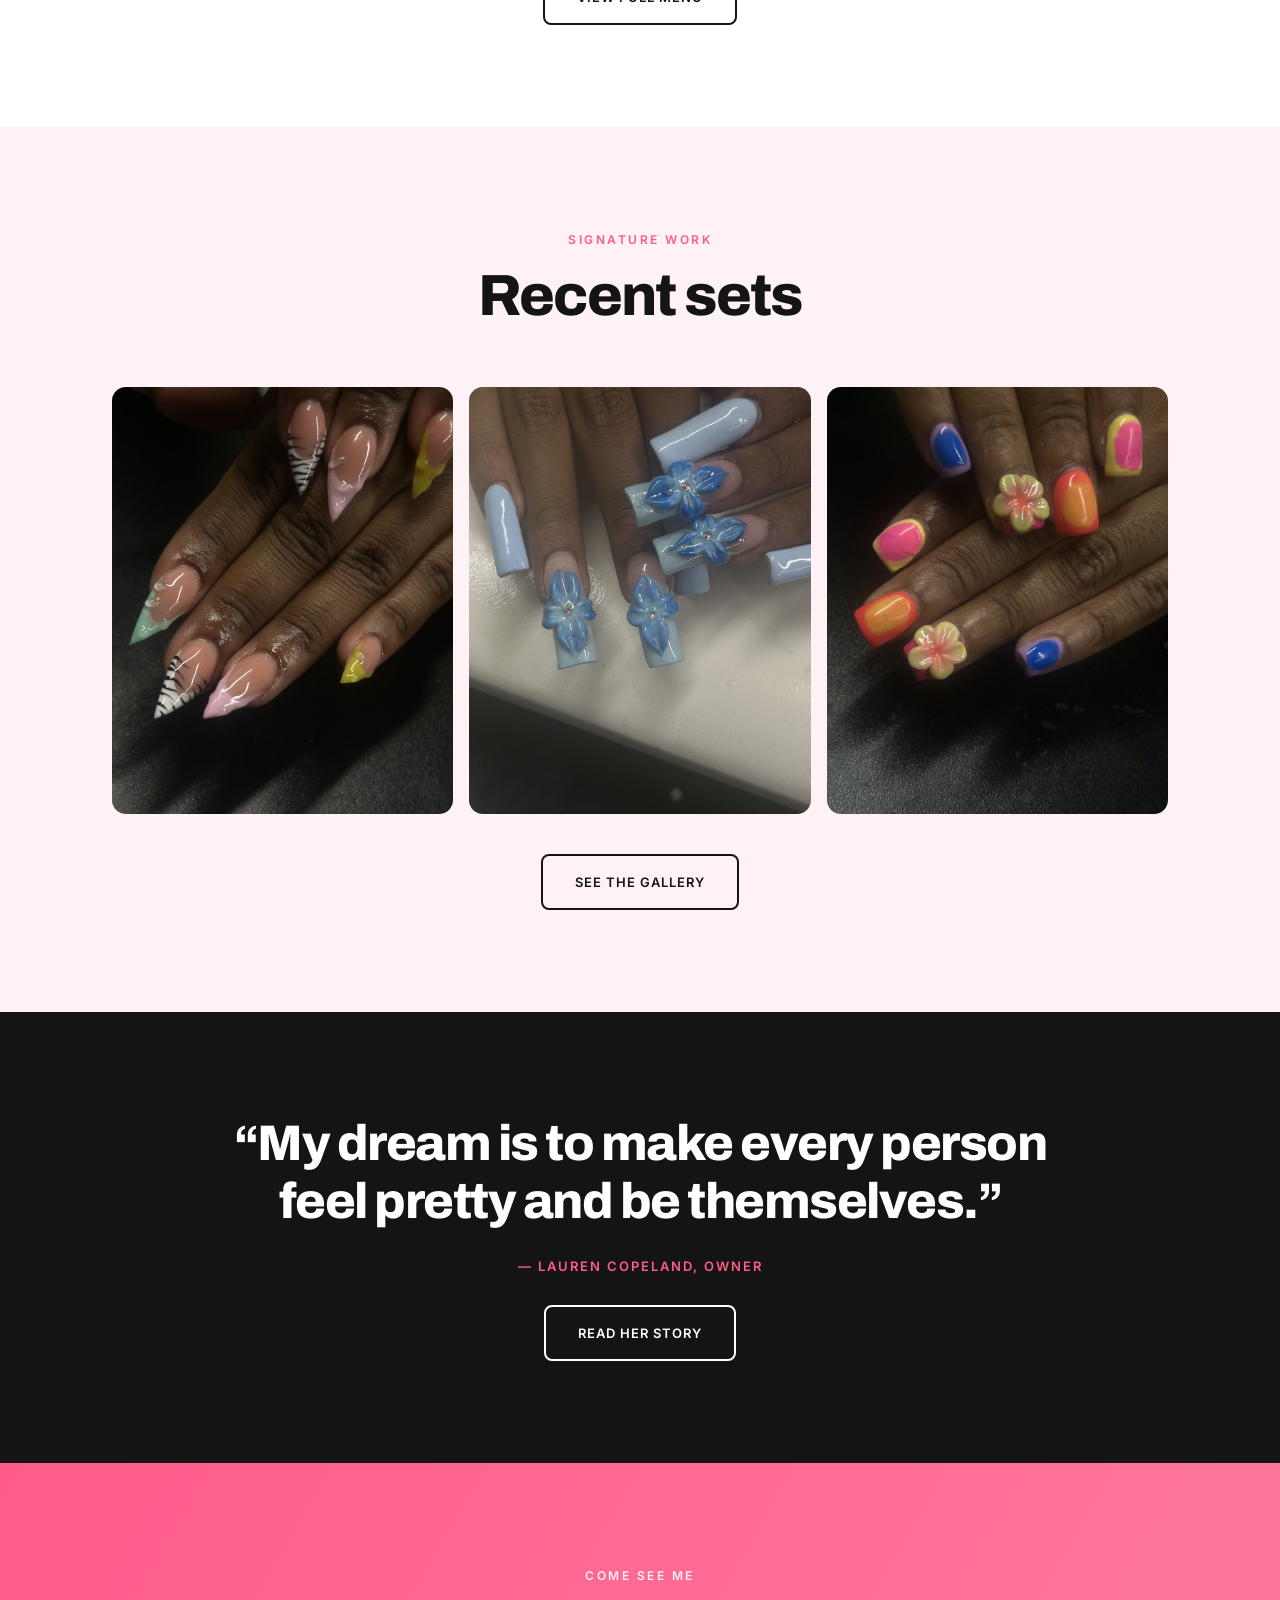
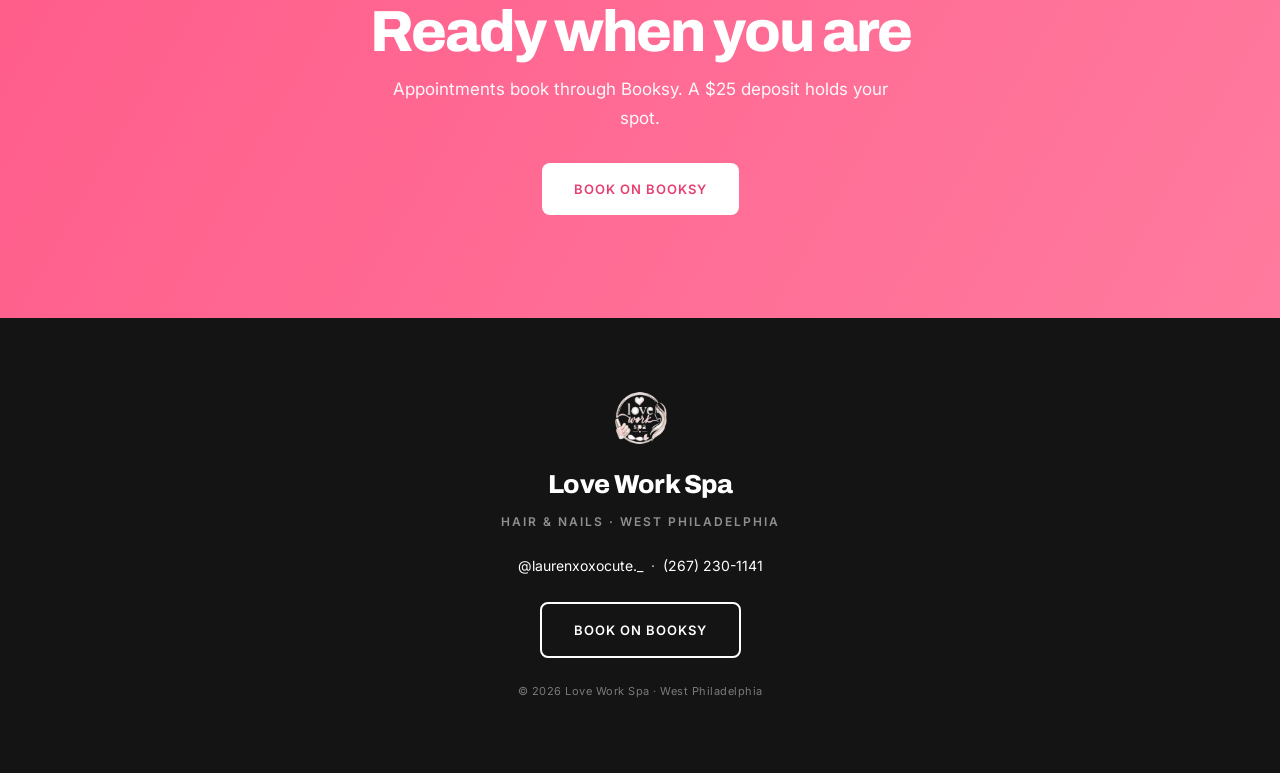
==== commit 3bd671b6: "Elevate home: split hero + photo, stats band, scroll-reveal animations, hover motion, gradient CTA" ====
--- a/index.html
+++ b/index.html
@@ -29,25 +29,43 @@
 
 <section class="hero">
   <div class="wrap">
-    <img class="logo" src="brand/logo-original.png" alt="Love Work Spa">
-    <div class="kicker">West Philadelphia · Hair &amp; Nails</div>
-    <h1>Pour a little love on you.</h1>
-    <p class="lead">Hair &amp; nails by Lauren Copeland — a licensed cosmetologist with eleven years of making people feel pretty, comfortable, and fully themselves.</p>
-    <div class="cta">
-      <a class="btn btn-solid" href="https://booksy.com/en-us/1821512_love-work-spa_nail-salon_134598_philadelphia" target="_blank" rel="noopener">Book on Booksy</a>
-      <a class="btn btn-line" href="services.html">View Services</a>
+    <div class="split">
+      <div class="txt reveal">
+        <div class="heart">♡ &nbsp;West Philadelphia · Hair &amp; Nails</div>
+        <h1>Pour a little<br>love on you.</h1>
+        <p class="lead">Hair &amp; nails by Lauren Copeland — eleven years of making people feel pretty, comfortable, and fully themselves.</p>
+        <div class="cta">
+          <a class="btn btn-solid" href="https://booksy.com/en-us/1821512_love-work-spa_nail-salon_134598_philadelphia" target="_blank" rel="noopener">Book on Booksy</a>
+          <a class="btn btn-line" href="services.html">View Services</a>
+        </div>
+        <div class="meta">Mon–Sat · 9am–9:30pm · Closed Sunday</div>
+      </div>
+      <div class="art reveal">
+        <div class="badge"><b>11</b><span>Years</span></div>
+        <img src="photos-web/07.jpg" alt="Nail set by Love Work Spa">
+      </div>
     </div>
-    <div class="meta">Mon–Sat · 9am–9:30pm · Closed Sunday</div>
+  </div>
+</section>
+
+<section class="stats">
+  <div class="wrap">
+    <div class="row">
+      <div class="s"><div class="n">11 yrs</div><div class="l">Experience</div></div>
+      <div class="s"><div class="n">Hair + Nails</div><div class="l">One chair</div></div>
+      <div class="s"><div class="n">West Philly</div><div class="l">By appointment</div></div>
+      <div class="s"><div class="n">Booksy</div><div class="l">Easy online booking</div></div>
+    </div>
   </div>
 </section>
 
 <section>
   <div class="wrap">
-    <div class="sec-head">
+    <div class="sec-head reveal">
       <div class="kicker">What we do</div>
       <h2>A little bit of everything beautiful</h2>
     </div>
-    <div class="trio">
+    <div class="trio reveal">
       <div class="t">
         <h3>Nails</h3>
         <p>Full sets, gel, hand-painted art, manis &amp; pedis.</p>
@@ -64,24 +82,24 @@
         <div class="price">from $85</div>
       </div>
     </div>
-    <div class="center" style="margin-top:46px">
+    <div class="center reveal" style="margin-top:46px">
       <a class="btn btn-line" href="services.html">View Full Menu</a>
     </div>
   </div>
 </section>
 
-<section style="background:var(--blush-soft);padding-top:clamp(56px,7vw,90px);padding-bottom:clamp(56px,7vw,90px)">
+<section style="background:var(--blush-soft)">
   <div class="wrap">
-    <div class="sec-head">
+    <div class="sec-head reveal">
       <div class="kicker">Signature work</div>
       <h2>Recent sets</h2>
     </div>
-    <div class="showcase">
-      <img src="photos-web/07.jpg" alt="Nail set" loading="lazy">
-      <img src="photos-web/12.jpg" alt="Nail set" loading="lazy">
-      <img src="photos-web/08.jpg" alt="Nail set" loading="lazy">
+    <div class="showcase reveal">
+      <a href="gallery.html"><img src="photos-web/07.jpg" alt="Nail set" loading="lazy"></a>
+      <a href="gallery.html"><img src="photos-web/12.jpg" alt="Nail set" loading="lazy"></a>
+      <a href="gallery.html"><img src="photos-web/08.jpg" alt="Nail set" loading="lazy"></a>
     </div>
-    <div class="center" style="margin-top:40px">
+    <div class="center reveal" style="margin-top:40px">
       <a class="btn btn-line" href="gallery.html">See the Gallery</a>
     </div>
   </div>
@@ -89,15 +107,15 @@
 
 <section class="quote">
   <div class="wrap">
-    <blockquote>“My dream is to make every person feel pretty and be themselves. My salon is a safe place — a place to feel comfortable.”</blockquote>
-    <div class="center"><div class="by">— Lauren Copeland, Owner</div>
+    <blockquote class="reveal">“My dream is to make every person feel pretty and be themselves.”</blockquote>
+    <div class="center reveal"><div class="by">— Lauren Copeland, Owner</div>
       <div style="margin-top:28px"><a class="btn btn-line" href="about.html">Read Her Story</a></div>
     </div>
   </div>
 </section>
 
 <section class="band">
-  <div class="wrap center">
+  <div class="wrap center reveal">
     <div class="kicker">Come see me</div>
     <h2>Ready when you are</h2>
     <p style="max-width:520px;margin:14px auto 30px">Appointments book through Booksy. A $25 deposit holds your spot.</p>
@@ -111,10 +129,11 @@
     <div class="fname">Love Work Spa</div>
     <div class="ftag">Hair &amp; Nails · West Philadelphia</div>
     <div class="flinks"><a href="https://instagram.com/laurenxoxocute._" target="_blank" rel="noopener">@laurenxoxocute._</a> &nbsp;·&nbsp; <a href="sms:+12672301141">(267) 230-1141</a></div>
-    <a class="btn btn-line" style="border-color:#7a6d70;color:#fff" href="https://booksy.com/en-us/1821512_love-work-spa_nail-salon_134598_philadelphia" target="_blank" rel="noopener">Book on Booksy</a>
+    <a class="btn btn-line" href="https://booksy.com/en-us/1821512_love-work-spa_nail-salon_134598_philadelphia" target="_blank" rel="noopener">Book on Booksy</a>
     <div class="copy">© 2026 Love Work Spa · West Philadelphia</div>
   </div>
 </footer>
 
+<script src="app.js" defer></script>
 </body>
 </html>
--- a/style.css
+++ b/style.css
@@ -1,4 +1,4 @@
-/* ===== Love Work Spa — Modern & Bold ===== */
+/* ===== Love Work Spa — Modern & Bold (elevated) ===== */
 :root{
   --pink:#ff5c8a; --pink-deep:#e63f70; --tint:#ffd6e2; --blush-soft:#fff2f6;
   --ink:#141414; --soft-ink:#5c5c5c; --mut:#9a9a9a; --line:#ececec; --bg:#ffffff;
@@ -9,14 +9,14 @@
 *{box-sizing:border-box;}
 html{scroll-behavior:smooth;}
 body{margin:0;background:var(--bg);color:var(--ink);font-family:var(--sans);
-     font-weight:400;font-size:17px;line-height:1.7;-webkit-font-smoothing:antialiased;}
+     font-weight:400;font-size:17px;line-height:1.7;-webkit-font-smoothing:antialiased;overflow-x:hidden;}
 img{max-width:100%;display:block;}
 a{color:inherit;text-decoration:none;}
 .wrap{max-width:1160px;margin:0 auto;padding:0 clamp(20px,5vw,52px);}
 
-h1,h2,h3{font-family:var(--display);font-weight:800;margin:0;line-height:1.04;letter-spacing:-1.5px;color:var(--ink);}
-h1{font-size:clamp(40px,7.5vw,86px);}
-h2{font-size:clamp(30px,4.6vw,54px);}
+h1,h2,h3{font-family:var(--display);font-weight:800;margin:0;line-height:1.02;letter-spacing:-2px;color:var(--ink);}
+h1{font-size:clamp(44px,7.5vw,92px);}
+h2{font-size:clamp(32px,4.8vw,58px);}
 h3{font-size:22px;letter-spacing:-.5px;}
 p{margin:0 0 1em;color:var(--soft-ink);}
 
@@ -26,17 +26,18 @@
 .center{text-align:center;}
 
 .btn{display:inline-block;font-family:var(--sans);font-size:13px;font-weight:600;
-     letter-spacing:1px;text-transform:uppercase;padding:14px 30px;border-radius:7px;transition:.2s;cursor:pointer;}
-.btn-solid{background:var(--pink);color:#fff;}
-.btn-solid:hover{background:var(--pink-deep);}
+     letter-spacing:1px;text-transform:uppercase;padding:15px 32px;border-radius:8px;
+     transition:transform .18s ease, background .18s ease, box-shadow .18s ease;cursor:pointer;}
+.btn-solid{background:var(--pink);color:#fff;box-shadow:0 10px 26px -12px rgba(255,92,138,.8);}
+.btn-solid:hover{background:var(--pink-deep);transform:translateY(-2px);box-shadow:0 16px 30px -12px rgba(255,92,138,.9);}
 .btn-line{border:2px solid var(--ink);color:var(--ink);}
-.btn-line:hover{background:var(--ink);color:#fff;}
+.btn-line:hover{background:var(--ink);color:#fff;transform:translateY(-2px);}
 .btn-ivory{background:#fff;color:var(--pink-deep);}
-.btn-ivory:hover{background:var(--tint);}
+.btn-ivory:hover{background:var(--tint);transform:translateY(-2px);}
 
 /* header */
-.site-header{position:sticky;top:0;z-index:80;background:rgba(255,255,255,.92);
-  backdrop-filter:blur(10px);border-bottom:1px solid var(--line);}
+.site-header{position:sticky;top:0;z-index:80;background:rgba(255,255,255,.9);
+  backdrop-filter:blur(12px);border-bottom:1px solid var(--line);}
 .nav{display:flex;align-items:center;justify-content:space-between;gap:20px;padding:14px 0;}
 .logo-link{display:flex;align-items:center;gap:10px;}
 .logo-link img{height:40px;width:40px;object-fit:contain;}
@@ -47,26 +48,49 @@
 .menu .btn-line{padding:9px 20px;}
 @media(max-width:820px){ .menu a:not(.btn-line){display:none;} .logo-link span{display:none;} }
 
-section{padding:clamp(60px,8vw,110px) 0;}
-.sec-head{max-width:640px;margin:0 auto clamp(36px,5vw,58px);text-align:center;}
+section{padding:clamp(60px,8vw,116px) 0;}
+.sec-head{max-width:660px;margin:0 auto clamp(38px,5vw,62px);text-align:center;}
 .sec-head p{color:var(--soft-ink);}
 
 .page-hero{background:var(--blush-soft);text-align:center;
-  padding:clamp(64px,9vw,110px) 0 clamp(46px,6vw,74px);border-bottom:1px solid var(--line);}
+  padding:clamp(64px,9vw,120px) 0 clamp(46px,6vw,74px);border-bottom:1px solid var(--line);}
 
-/* home hero */
-.hero{text-align:center;padding:clamp(50px,7vw,90px) 0 clamp(60px,8vw,100px);
-  background:radial-gradient(130% 90% at 50% 0%, var(--blush-soft), #fff 62%);}
-.hero .logo{width:clamp(120px,16vw,168px);margin:0 auto 22px;}
-.hero h1{font-style:normal;}
-.hero .lead{max-width:560px;margin:20px auto 32px;font-size:19px;color:var(--soft-ink);}
-.hero .cta{display:flex;gap:14px;justify-content:center;flex-wrap:wrap;}
-.hero .meta{margin-top:28px;font-size:12px;letter-spacing:1.5px;text-transform:uppercase;color:var(--mut);font-weight:600;}
+/* ---- HOME: split hero ---- */
+.hero{padding:clamp(36px,5vw,74px) 0 clamp(52px,7vw,92px);
+  background:radial-gradient(90% 120% at 100% 0%, var(--blush-soft), #fff 60%);}
+.hero .split{display:grid;grid-template-columns:1.05fr .95fr;gap:clamp(28px,5vw,64px);align-items:center;}
+.hero .txt{text-align:left;}
+.hero .heart{font-size:15px;color:var(--pink);}
+.hero h1{margin-top:6px;}
+.hero .lead{margin:22px 0 30px;max-width:470px;font-size:19px;color:var(--soft-ink);}
+.hero .cta{display:flex;gap:14px;flex-wrap:wrap;}
+.hero .meta{margin-top:26px;font-size:12px;letter-spacing:1.5px;text-transform:uppercase;color:var(--mut);font-weight:600;}
+.hero .art{position:relative;}
+.hero .art img{width:100%;aspect-ratio:4/5;object-fit:cover;border-radius:22px;position:relative;z-index:1;
+  box-shadow:0 40px 80px -40px rgba(0,0,0,.4);}
+.hero .art::before{content:"";position:absolute;inset:22px -18px -18px 26px;background:var(--pink);
+  border-radius:24px;z-index:0;opacity:.9;}
+.hero .badge{position:absolute;right:-6px;top:-6px;z-index:2;background:#fff;border-radius:50%;
+  width:104px;height:104px;display:flex;flex-direction:column;align-items:center;justify-content:center;
+  box-shadow:0 16px 34px -16px rgba(0,0,0,.35);text-align:center;transform:rotate(8deg);}
+.hero .badge b{font-family:var(--display);font-weight:800;font-size:26px;color:var(--pink);line-height:1;}
+.hero .badge span{font-size:9px;letter-spacing:1.5px;text-transform:uppercase;color:var(--soft-ink);margin-top:3px;}
+@media(max-width:820px){
+  .hero .split{grid-template-columns:1fr;text-align:center;}
+  .hero .txt{text-align:center;} .hero .cta{justify-content:center;} .hero .lead{margin-left:auto;margin-right:auto;}
+  .hero .art{max-width:380px;margin:8px auto 0;}
+}
+
+/* stats band */
+.stats{background:var(--ink);color:#fff;padding:clamp(34px,4vw,50px) 0;}
+.stats .row{display:flex;justify-content:center;gap:clamp(24px,7vw,90px);flex-wrap:wrap;text-align:center;}
+.stats .s .n{font-family:var(--display);font-weight:800;font-size:clamp(26px,3vw,34px);color:var(--pink);letter-spacing:-1px;}
+.stats .s .l{font-size:11.5px;letter-spacing:2px;text-transform:uppercase;color:#bdbdbd;margin-top:6px;}
 
 /* trio */
 .trio{display:grid;grid-template-columns:repeat(3,1fr);gap:clamp(18px,3vw,26px);text-align:center;}
-.trio .t{padding:34px 24px;border:1px solid var(--line);border-radius:16px;transition:.2s;}
-.trio .t:hover{border-color:var(--pink);box-shadow:0 22px 44px -30px rgba(255,92,138,.6);}
+.trio .t{padding:36px 26px;border:1px solid var(--line);border-radius:18px;transition:.25s;background:#fff;}
+.trio .t:hover{border-color:var(--pink);transform:translateY(-4px);box-shadow:0 26px 50px -32px rgba(255,92,138,.7);}
 .trio .t h3{margin-bottom:10px;}
 .trio .t p{font-size:15px;}
 .trio .t .price{font-family:var(--display);font-weight:800;font-size:18px;color:var(--pink);}
@@ -74,26 +98,29 @@
 
 /* showcase */
 .showcase{display:grid;grid-template-columns:repeat(3,1fr);gap:16px;}
-.showcase img{aspect-ratio:4/5;object-fit:cover;border-radius:12px;}
+.showcase a{display:block;overflow:hidden;border-radius:14px;}
+.showcase img{width:100%;aspect-ratio:4/5;object-fit:cover;transition:transform .5s ease;}
+.showcase a:hover img{transform:scale(1.06);}
 @media(max-width:720px){ .showcase{grid-template-columns:1fr 1fr;} }
 
 /* quote (dark) */
 .quote{background:var(--ink);}
-.quote blockquote{max-width:820px;margin:0 auto;text-align:center;font-family:var(--display);
-  font-weight:800;font-size:clamp(26px,4vw,44px);line-height:1.18;letter-spacing:-1px;color:#fff;}
-.quote .by{margin-top:22px;font-family:var(--sans);font-size:13px;font-weight:600;
+.quote blockquote{max-width:840px;margin:0 auto;text-align:center;font-family:var(--display);
+  font-weight:800;font-size:clamp(28px,4.4vw,50px);line-height:1.16;letter-spacing:-1.5px;color:#fff;}
+.quote .by{margin-top:24px;font-family:var(--sans);font-size:13px;font-weight:600;
   letter-spacing:2px;text-transform:uppercase;color:var(--pink);}
 .quote .btn-line{border-color:#fff;color:#fff;}
 .quote .btn-line:hover{background:#fff;color:var(--ink);}
 
 /* band */
-.band{background:var(--pink);color:#fff;text-align:center;}
-.band h2{color:#fff;} .band .kicker{color:#fff;opacity:.9;} .band p{color:rgba(255,255,255,.92);}
+.band{background:linear-gradient(120deg,var(--pink),#ff7a9e);color:#fff;text-align:center;}
+.band h2{color:#fff;} .band .kicker{color:#fff;opacity:.9;} .band p{color:rgba(255,255,255,.95);}
 
 /* services */
 .menu-grid{display:grid;grid-template-columns:repeat(2,1fr);gap:clamp(22px,3vw,32px);}
 @media(max-width:760px){ .menu-grid{grid-template-columns:1fr;} }
-.cat{padding:28px;border:1px solid var(--line);border-radius:16px;}
+.cat{padding:30px;border:1px solid var(--line);border-radius:18px;transition:.25s;}
+.cat:hover{border-color:var(--pink);box-shadow:0 24px 46px -34px rgba(255,92,138,.6);}
 .cat h3{font-size:24px;}
 .cat .sub{font-size:11.5px;font-weight:600;letter-spacing:1.5px;text-transform:uppercase;color:var(--pink);margin:4px 0 16px;}
 .cat .line{display:flex;justify-content:space-between;gap:16px;align-items:baseline;
@@ -104,7 +131,8 @@
 
 /* gallery */
 .gal{columns:3;column-gap:14px;}
-.gal img{width:100%;margin-bottom:14px;border-radius:12px;break-inside:avoid;}
+.gal img{width:100%;margin-bottom:14px;border-radius:12px;break-inside:avoid;transition:transform .4s ease, box-shadow .4s ease;}
+.gal img:hover{transform:scale(1.03);box-shadow:0 20px 40px -24px rgba(0,0,0,.4);}
 @media(max-width:900px){ .gal{columns:2;} }
 @media(max-width:520px){ .gal{columns:1;} }
 
@@ -116,7 +144,8 @@
 
 /* info */
 .info{display:grid;grid-template-columns:repeat(2,1fr);gap:14px;max-width:760px;margin:0 auto clamp(32px,5vw,48px);}
-.info .cell{background:var(--blush-soft);padding:30px 26px;text-align:center;border-radius:14px;}
+.info .cell{background:var(--blush-soft);padding:32px 26px;text-align:center;border-radius:16px;transition:.25s;}
+.info .cell:hover{transform:translateY(-3px);}
 .info .lab{font-size:11px;font-weight:600;letter-spacing:2px;text-transform:uppercase;color:var(--pink);margin-bottom:8px;}
 .info .val{font-family:var(--display);font-weight:700;font-size:20px;color:var(--ink);letter-spacing:-.5px;}
 .info .val a{border-bottom:2px solid var(--tint);}
@@ -125,7 +154,7 @@
 .deposit b{color:var(--pink);}
 
 /* footer */
-.site-footer{background:var(--ink);color:#c9c9c9;text-align:center;padding:clamp(46px,6vw,70px) 0;}
+.site-footer{background:var(--ink);color:#c9c9c9;text-align:center;padding:clamp(46px,6vw,72px) 0;}
 .site-footer .foot-logo{height:56px;margin:0 auto 16px;}
 .site-footer .fname{font-family:var(--display);font-weight:800;font-size:26px;color:#fff;letter-spacing:-.5px;margin-bottom:6px;}
 .site-footer .ftag{font-size:12px;font-weight:600;letter-spacing:2px;text-transform:uppercase;color:#8f8f8f;margin-bottom:22px;}
@@ -134,3 +163,8 @@
 .site-footer .btn-line{border-color:#fff;color:#fff;}
 .site-footer .btn-line:hover{background:#fff;color:var(--ink);}
 .site-footer .copy{margin-top:24px;font-size:11px;letter-spacing:.5px;color:#7a7a7a;}
+
+/* scroll reveal */
+.reveal{opacity:0;transform:translateY(28px);transition:opacity .7s cubic-bezier(.2,.7,.2,1), transform .7s cubic-bezier(.2,.7,.2,1);}
+.reveal.in{opacity:1;transform:none;}
+@media(prefers-reduced-motion:reduce){ .reveal{opacity:1;transform:none;transition:none;} }
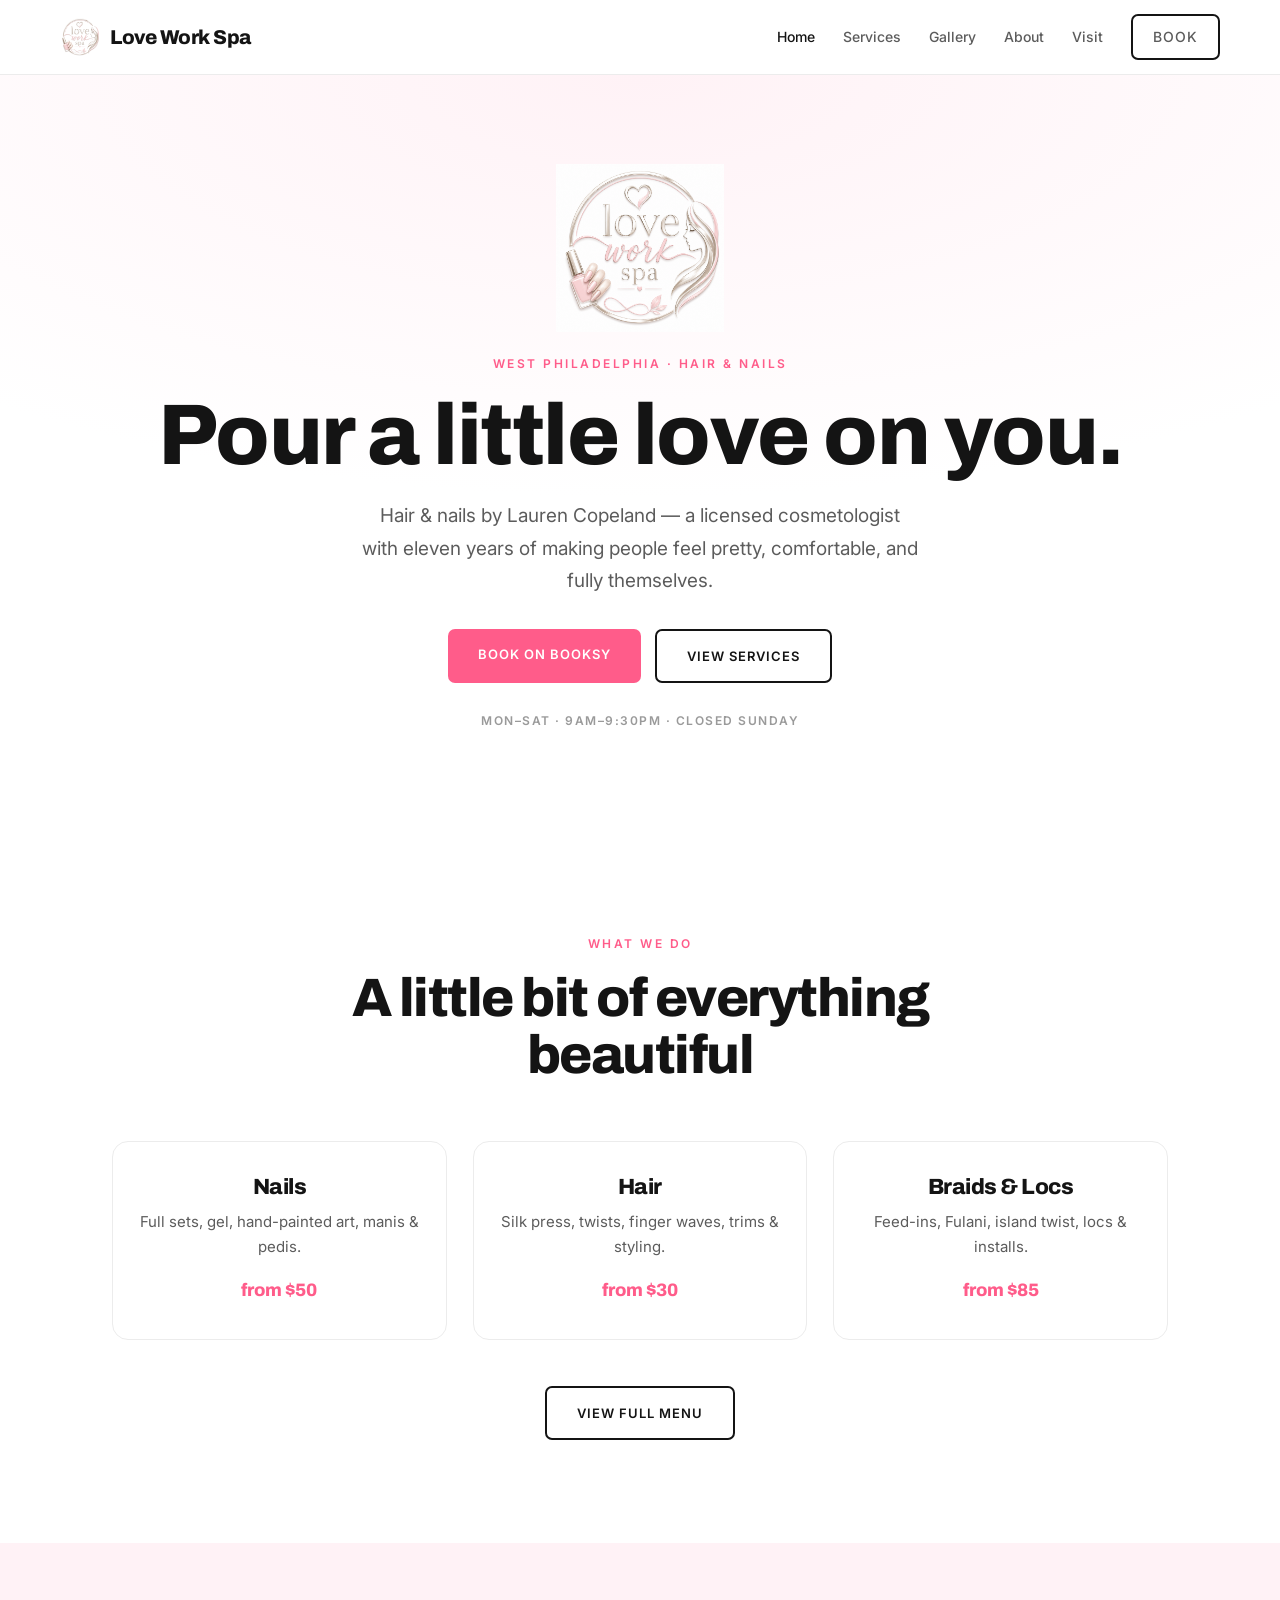
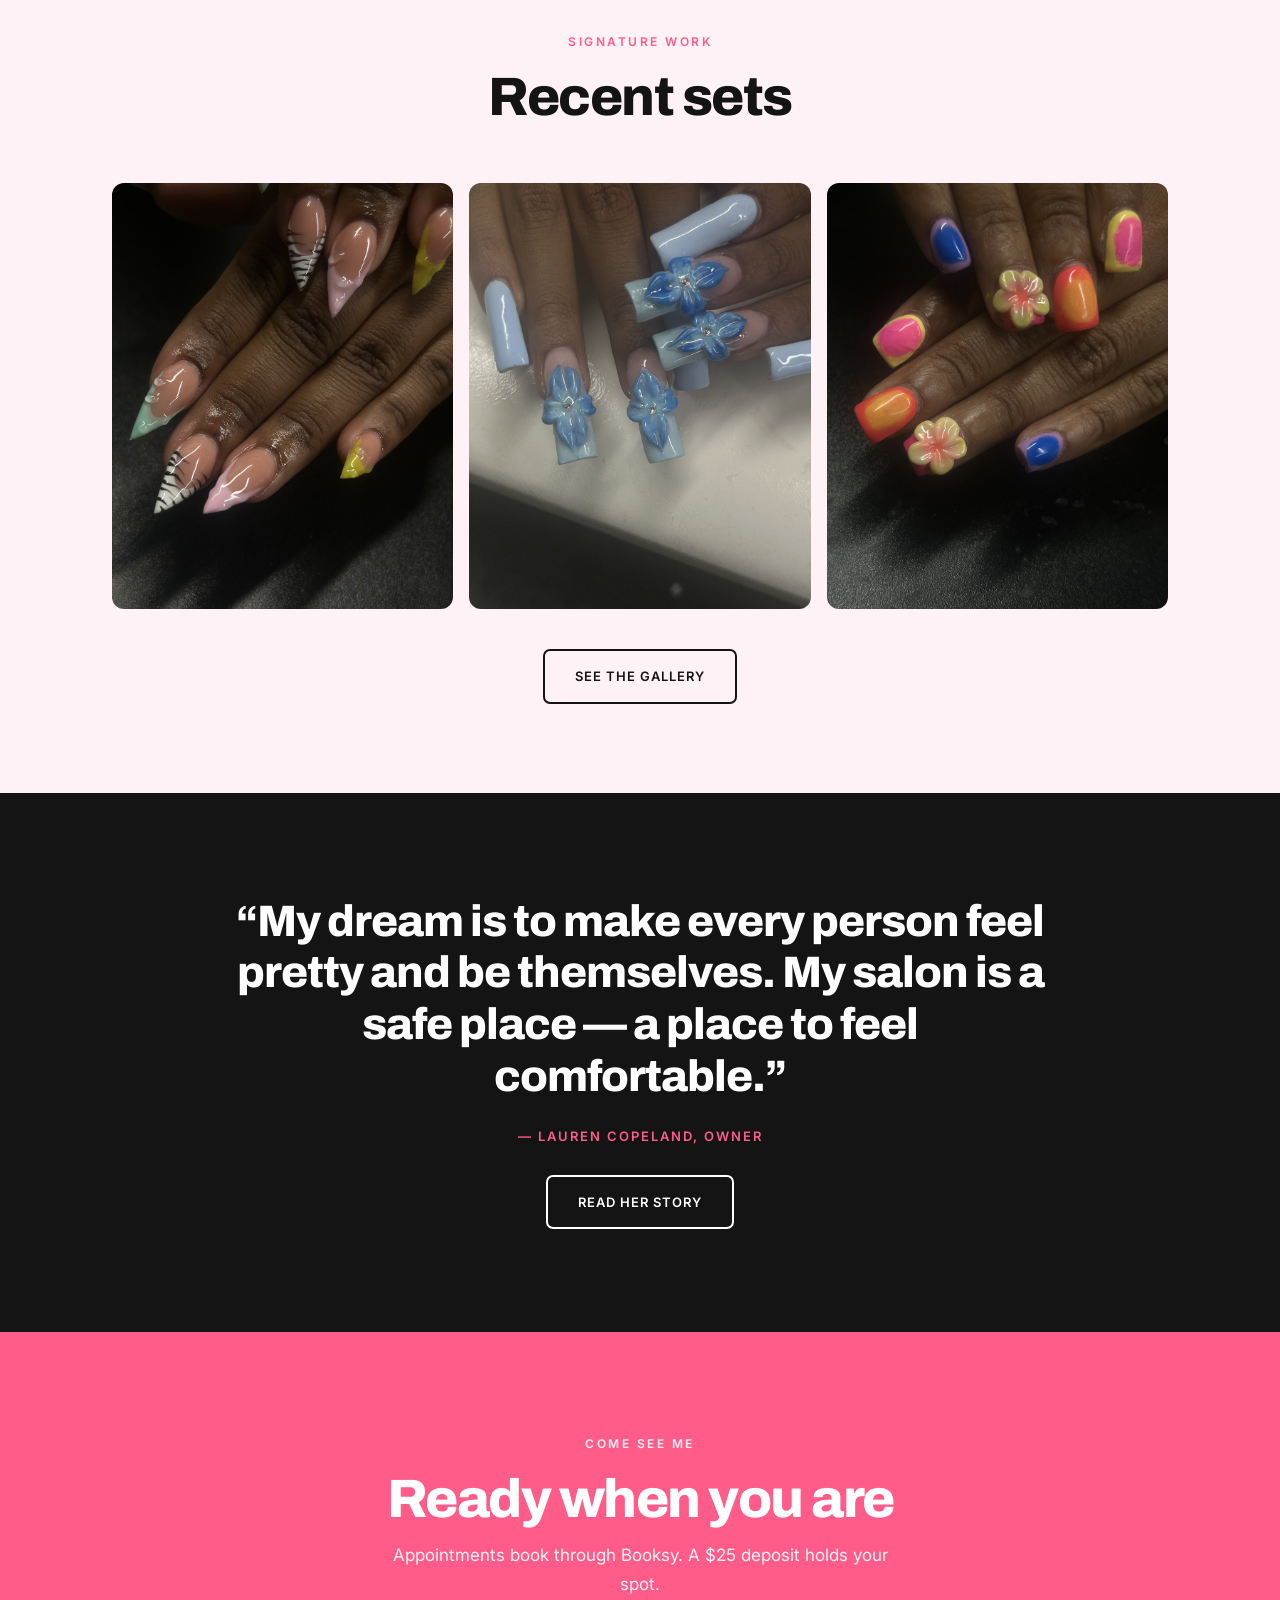
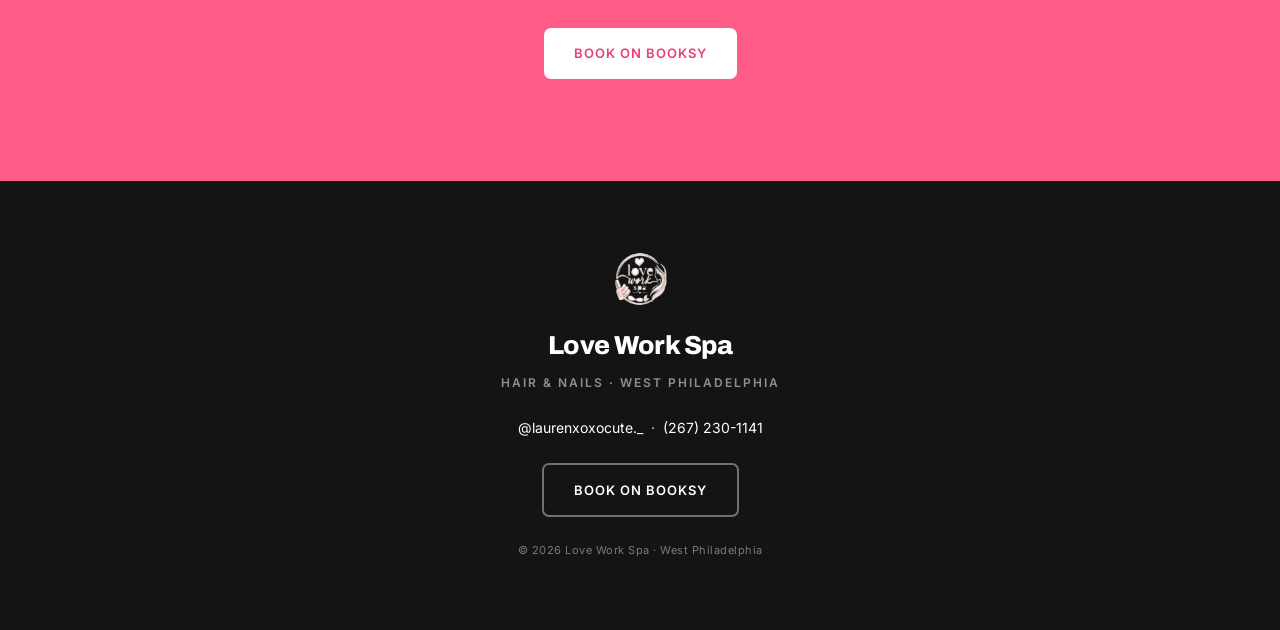
==== commit 2dccd265: "Revert home to previous design; add font picker" ====
--- a/index.html
+++ b/index.html
@@ -29,43 +29,25 @@
 
 <section class="hero">
   <div class="wrap">
-    <div class="split">
-      <div class="txt reveal">
-        <div class="heart">♡ &nbsp;West Philadelphia · Hair &amp; Nails</div>
-        <h1>Pour a little<br>love on you.</h1>
-        <p class="lead">Hair &amp; nails by Lauren Copeland — eleven years of making people feel pretty, comfortable, and fully themselves.</p>
-        <div class="cta">
-          <a class="btn btn-solid" href="https://booksy.com/en-us/1821512_love-work-spa_nail-salon_134598_philadelphia" target="_blank" rel="noopener">Book on Booksy</a>
-          <a class="btn btn-line" href="services.html">View Services</a>
-        </div>
-        <div class="meta">Mon–Sat · 9am–9:30pm · Closed Sunday</div>
-      </div>
-      <div class="art reveal">
-        <div class="badge"><b>11</b><span>Years</span></div>
-        <img src="photos-web/07.jpg" alt="Nail set by Love Work Spa">
-      </div>
+    <img class="logo" src="brand/logo-original.png" alt="Love Work Spa">
+    <div class="kicker">West Philadelphia · Hair &amp; Nails</div>
+    <h1>Pour a little love on you.</h1>
+    <p class="lead">Hair &amp; nails by Lauren Copeland — a licensed cosmetologist with eleven years of making people feel pretty, comfortable, and fully themselves.</p>
+    <div class="cta">
+      <a class="btn btn-solid" href="https://booksy.com/en-us/1821512_love-work-spa_nail-salon_134598_philadelphia" target="_blank" rel="noopener">Book on Booksy</a>
+      <a class="btn btn-line" href="services.html">View Services</a>
     </div>
-  </div>
-</section>
-
-<section class="stats">
-  <div class="wrap">
-    <div class="row">
-      <div class="s"><div class="n">11 yrs</div><div class="l">Experience</div></div>
-      <div class="s"><div class="n">Hair + Nails</div><div class="l">One chair</div></div>
-      <div class="s"><div class="n">West Philly</div><div class="l">By appointment</div></div>
-      <div class="s"><div class="n">Booksy</div><div class="l">Easy online booking</div></div>
-    </div>
+    <div class="meta">Mon–Sat · 9am–9:30pm · Closed Sunday</div>
   </div>
 </section>
 
 <section>
   <div class="wrap">
-    <div class="sec-head reveal">
+    <div class="sec-head">
       <div class="kicker">What we do</div>
       <h2>A little bit of everything beautiful</h2>
     </div>
-    <div class="trio reveal">
+    <div class="trio">
       <div class="t">
         <h3>Nails</h3>
         <p>Full sets, gel, hand-painted art, manis &amp; pedis.</p>
@@ -82,24 +64,24 @@
         <div class="price">from $85</div>
       </div>
     </div>
-    <div class="center reveal" style="margin-top:46px">
+    <div class="center" style="margin-top:46px">
       <a class="btn btn-line" href="services.html">View Full Menu</a>
     </div>
   </div>
 </section>
 
-<section style="background:var(--blush-soft)">
+<section style="background:var(--blush-soft);padding-top:clamp(56px,7vw,90px);padding-bottom:clamp(56px,7vw,90px)">
   <div class="wrap">
-    <div class="sec-head reveal">
+    <div class="sec-head">
       <div class="kicker">Signature work</div>
       <h2>Recent sets</h2>
     </div>
-    <div class="showcase reveal">
-      <a href="gallery.html"><img src="photos-web/07.jpg" alt="Nail set" loading="lazy"></a>
-      <a href="gallery.html"><img src="photos-web/12.jpg" alt="Nail set" loading="lazy"></a>
-      <a href="gallery.html"><img src="photos-web/08.jpg" alt="Nail set" loading="lazy"></a>
+    <div class="showcase">
+      <img src="photos-web/07.jpg" alt="Nail set" loading="lazy">
+      <img src="photos-web/12.jpg" alt="Nail set" loading="lazy">
+      <img src="photos-web/08.jpg" alt="Nail set" loading="lazy">
     </div>
-    <div class="center reveal" style="margin-top:40px">
+    <div class="center" style="margin-top:40px">
       <a class="btn btn-line" href="gallery.html">See the Gallery</a>
     </div>
   </div>
@@ -107,15 +89,15 @@
 
 <section class="quote">
   <div class="wrap">
-    <blockquote class="reveal">“My dream is to make every person feel pretty and be themselves.”</blockquote>
-    <div class="center reveal"><div class="by">— Lauren Copeland, Owner</div>
+    <blockquote>“My dream is to make every person feel pretty and be themselves. My salon is a safe place — a place to feel comfortable.”</blockquote>
+    <div class="center"><div class="by">— Lauren Copeland, Owner</div>
       <div style="margin-top:28px"><a class="btn btn-line" href="about.html">Read Her Story</a></div>
     </div>
   </div>
 </section>
 
 <section class="band">
-  <div class="wrap center reveal">
+  <div class="wrap center">
     <div class="kicker">Come see me</div>
     <h2>Ready when you are</h2>
     <p style="max-width:520px;margin:14px auto 30px">Appointments book through Booksy. A $25 deposit holds your spot.</p>
@@ -129,11 +111,10 @@
     <div class="fname">Love Work Spa</div>
     <div class="ftag">Hair &amp; Nails · West Philadelphia</div>
     <div class="flinks"><a href="https://instagram.com/laurenxoxocute._" target="_blank" rel="noopener">@laurenxoxocute._</a> &nbsp;·&nbsp; <a href="sms:+12672301141">(267) 230-1141</a></div>
-    <a class="btn btn-line" href="https://booksy.com/en-us/1821512_love-work-spa_nail-salon_134598_philadelphia" target="_blank" rel="noopener">Book on Booksy</a>
+    <a class="btn btn-line" style="border-color:#7a6d70;color:#fff" href="https://booksy.com/en-us/1821512_love-work-spa_nail-salon_134598_philadelphia" target="_blank" rel="noopener">Book on Booksy</a>
     <div class="copy">© 2026 Love Work Spa · West Philadelphia</div>
   </div>
 </footer>
 
-<script src="app.js" defer></script>
 </body>
 </html>
--- a/style.css
+++ b/style.css
@@ -1,4 +1,4 @@
-/* ===== Love Work Spa — Modern & Bold (elevated) ===== */
+/* ===== Love Work Spa — Modern & Bold ===== */
 :root{
   --pink:#ff5c8a; --pink-deep:#e63f70; --tint:#ffd6e2; --blush-soft:#fff2f6;
   --ink:#141414; --soft-ink:#5c5c5c; --mut:#9a9a9a; --line:#ececec; --bg:#ffffff;
@@ -9,14 +9,14 @@
 *{box-sizing:border-box;}
 html{scroll-behavior:smooth;}
 body{margin:0;background:var(--bg);color:var(--ink);font-family:var(--sans);
-     font-weight:400;font-size:17px;line-height:1.7;-webkit-font-smoothing:antialiased;overflow-x:hidden;}
+     font-weight:400;font-size:17px;line-height:1.7;-webkit-font-smoothing:antialiased;}
 img{max-width:100%;display:block;}
 a{color:inherit;text-decoration:none;}
 .wrap{max-width:1160px;margin:0 auto;padding:0 clamp(20px,5vw,52px);}
 
-h1,h2,h3{font-family:var(--display);font-weight:800;margin:0;line-height:1.02;letter-spacing:-2px;color:var(--ink);}
-h1{font-size:clamp(44px,7.5vw,92px);}
-h2{font-size:clamp(32px,4.8vw,58px);}
+h1,h2,h3{font-family:var(--display);font-weight:800;margin:0;line-height:1.04;letter-spacing:-1.5px;color:var(--ink);}
+h1{font-size:clamp(40px,7.5vw,86px);}
+h2{font-size:clamp(30px,4.6vw,54px);}
 h3{font-size:22px;letter-spacing:-.5px;}
 p{margin:0 0 1em;color:var(--soft-ink);}
 
@@ -26,18 +26,17 @@
 .center{text-align:center;}
 
 .btn{display:inline-block;font-family:var(--sans);font-size:13px;font-weight:600;
-     letter-spacing:1px;text-transform:uppercase;padding:15px 32px;border-radius:8px;
-     transition:transform .18s ease, background .18s ease, box-shadow .18s ease;cursor:pointer;}
-.btn-solid{background:var(--pink);color:#fff;box-shadow:0 10px 26px -12px rgba(255,92,138,.8);}
-.btn-solid:hover{background:var(--pink-deep);transform:translateY(-2px);box-shadow:0 16px 30px -12px rgba(255,92,138,.9);}
+     letter-spacing:1px;text-transform:uppercase;padding:14px 30px;border-radius:7px;transition:.2s;cursor:pointer;}
+.btn-solid{background:var(--pink);color:#fff;}
+.btn-solid:hover{background:var(--pink-deep);}
 .btn-line{border:2px solid var(--ink);color:var(--ink);}
-.btn-line:hover{background:var(--ink);color:#fff;transform:translateY(-2px);}
+.btn-line:hover{background:var(--ink);color:#fff;}
 .btn-ivory{background:#fff;color:var(--pink-deep);}
-.btn-ivory:hover{background:var(--tint);transform:translateY(-2px);}
+.btn-ivory:hover{background:var(--tint);}
 
 /* header */
-.site-header{position:sticky;top:0;z-index:80;background:rgba(255,255,255,.9);
-  backdrop-filter:blur(12px);border-bottom:1px solid var(--line);}
+.site-header{position:sticky;top:0;z-index:80;background:rgba(255,255,255,.92);
+  backdrop-filter:blur(10px);border-bottom:1px solid var(--line);}
 .nav{display:flex;align-items:center;justify-content:space-between;gap:20px;padding:14px 0;}
 .logo-link{display:flex;align-items:center;gap:10px;}
 .logo-link img{height:40px;width:40px;object-fit:contain;}
@@ -48,49 +47,26 @@
 .menu .btn-line{padding:9px 20px;}
 @media(max-width:820px){ .menu a:not(.btn-line){display:none;} .logo-link span{display:none;} }
 
-section{padding:clamp(60px,8vw,116px) 0;}
-.sec-head{max-width:660px;margin:0 auto clamp(38px,5vw,62px);text-align:center;}
+section{padding:clamp(60px,8vw,110px) 0;}
+.sec-head{max-width:640px;margin:0 auto clamp(36px,5vw,58px);text-align:center;}
 .sec-head p{color:var(--soft-ink);}
 
 .page-hero{background:var(--blush-soft);text-align:center;
-  padding:clamp(64px,9vw,120px) 0 clamp(46px,6vw,74px);border-bottom:1px solid var(--line);}
+  padding:clamp(64px,9vw,110px) 0 clamp(46px,6vw,74px);border-bottom:1px solid var(--line);}
 
-/* ---- HOME: split hero ---- */
-.hero{padding:clamp(36px,5vw,74px) 0 clamp(52px,7vw,92px);
-  background:radial-gradient(90% 120% at 100% 0%, var(--blush-soft), #fff 60%);}
-.hero .split{display:grid;grid-template-columns:1.05fr .95fr;gap:clamp(28px,5vw,64px);align-items:center;}
-.hero .txt{text-align:left;}
-.hero .heart{font-size:15px;color:var(--pink);}
-.hero h1{margin-top:6px;}
-.hero .lead{margin:22px 0 30px;max-width:470px;font-size:19px;color:var(--soft-ink);}
-.hero .cta{display:flex;gap:14px;flex-wrap:wrap;}
-.hero .meta{margin-top:26px;font-size:12px;letter-spacing:1.5px;text-transform:uppercase;color:var(--mut);font-weight:600;}
-.hero .art{position:relative;}
-.hero .art img{width:100%;aspect-ratio:4/5;object-fit:cover;border-radius:22px;position:relative;z-index:1;
-  box-shadow:0 40px 80px -40px rgba(0,0,0,.4);}
-.hero .art::before{content:"";position:absolute;inset:22px -18px -18px 26px;background:var(--pink);
-  border-radius:24px;z-index:0;opacity:.9;}
-.hero .badge{position:absolute;right:-6px;top:-6px;z-index:2;background:#fff;border-radius:50%;
-  width:104px;height:104px;display:flex;flex-direction:column;align-items:center;justify-content:center;
-  box-shadow:0 16px 34px -16px rgba(0,0,0,.35);text-align:center;transform:rotate(8deg);}
-.hero .badge b{font-family:var(--display);font-weight:800;font-size:26px;color:var(--pink);line-height:1;}
-.hero .badge span{font-size:9px;letter-spacing:1.5px;text-transform:uppercase;color:var(--soft-ink);margin-top:3px;}
-@media(max-width:820px){
-  .hero .split{grid-template-columns:1fr;text-align:center;}
-  .hero .txt{text-align:center;} .hero .cta{justify-content:center;} .hero .lead{margin-left:auto;margin-right:auto;}
-  .hero .art{max-width:380px;margin:8px auto 0;}
-}
-
-/* stats band */
-.stats{background:var(--ink);color:#fff;padding:clamp(34px,4vw,50px) 0;}
-.stats .row{display:flex;justify-content:center;gap:clamp(24px,7vw,90px);flex-wrap:wrap;text-align:center;}
-.stats .s .n{font-family:var(--display);font-weight:800;font-size:clamp(26px,3vw,34px);color:var(--pink);letter-spacing:-1px;}
-.stats .s .l{font-size:11.5px;letter-spacing:2px;text-transform:uppercase;color:#bdbdbd;margin-top:6px;}
+/* home hero */
+.hero{text-align:center;padding:clamp(50px,7vw,90px) 0 clamp(60px,8vw,100px);
+  background:radial-gradient(130% 90% at 50% 0%, var(--blush-soft), #fff 62%);}
+.hero .logo{width:clamp(120px,16vw,168px);margin:0 auto 22px;}
+.hero h1{font-style:normal;}
+.hero .lead{max-width:560px;margin:20px auto 32px;font-size:19px;color:var(--soft-ink);}
+.hero .cta{display:flex;gap:14px;justify-content:center;flex-wrap:wrap;}
+.hero .meta{margin-top:28px;font-size:12px;letter-spacing:1.5px;text-transform:uppercase;color:var(--mut);font-weight:600;}
 
 /* trio */
 .trio{display:grid;grid-template-columns:repeat(3,1fr);gap:clamp(18px,3vw,26px);text-align:center;}
-.trio .t{padding:36px 26px;border:1px solid var(--line);border-radius:18px;transition:.25s;background:#fff;}
-.trio .t:hover{border-color:var(--pink);transform:translateY(-4px);box-shadow:0 26px 50px -32px rgba(255,92,138,.7);}
+.trio .t{padding:34px 24px;border:1px solid var(--line);border-radius:16px;transition:.2s;}
+.trio .t:hover{border-color:var(--pink);box-shadow:0 22px 44px -30px rgba(255,92,138,.6);}
 .trio .t h3{margin-bottom:10px;}
 .trio .t p{font-size:15px;}
 .trio .t .price{font-family:var(--display);font-weight:800;font-size:18px;color:var(--pink);}
@@ -98,29 +74,26 @@
 
 /* showcase */
 .showcase{display:grid;grid-template-columns:repeat(3,1fr);gap:16px;}
-.showcase a{display:block;overflow:hidden;border-radius:14px;}
-.showcase img{width:100%;aspect-ratio:4/5;object-fit:cover;transition:transform .5s ease;}
-.showcase a:hover img{transform:scale(1.06);}
+.showcase img{aspect-ratio:4/5;object-fit:cover;border-radius:12px;}
 @media(max-width:720px){ .showcase{grid-template-columns:1fr 1fr;} }
 
 /* quote (dark) */
 .quote{background:var(--ink);}
-.quote blockquote{max-width:840px;margin:0 auto;text-align:center;font-family:var(--display);
-  font-weight:800;font-size:clamp(28px,4.4vw,50px);line-height:1.16;letter-spacing:-1.5px;color:#fff;}
-.quote .by{margin-top:24px;font-family:var(--sans);font-size:13px;font-weight:600;
+.quote blockquote{max-width:820px;margin:0 auto;text-align:center;font-family:var(--display);
+  font-weight:800;font-size:clamp(26px,4vw,44px);line-height:1.18;letter-spacing:-1px;color:#fff;}
+.quote .by{margin-top:22px;font-family:var(--sans);font-size:13px;font-weight:600;
   letter-spacing:2px;text-transform:uppercase;color:var(--pink);}
 .quote .btn-line{border-color:#fff;color:#fff;}
 .quote .btn-line:hover{background:#fff;color:var(--ink);}
 
 /* band */
-.band{background:linear-gradient(120deg,var(--pink),#ff7a9e);color:#fff;text-align:center;}
-.band h2{color:#fff;} .band .kicker{color:#fff;opacity:.9;} .band p{color:rgba(255,255,255,.95);}
+.band{background:var(--pink);color:#fff;text-align:center;}
+.band h2{color:#fff;} .band .kicker{color:#fff;opacity:.9;} .band p{color:rgba(255,255,255,.92);}
 
 /* services */
 .menu-grid{display:grid;grid-template-columns:repeat(2,1fr);gap:clamp(22px,3vw,32px);}
 @media(max-width:760px){ .menu-grid{grid-template-columns:1fr;} }
-.cat{padding:30px;border:1px solid var(--line);border-radius:18px;transition:.25s;}
-.cat:hover{border-color:var(--pink);box-shadow:0 24px 46px -34px rgba(255,92,138,.6);}
+.cat{padding:28px;border:1px solid var(--line);border-radius:16px;}
 .cat h3{font-size:24px;}
 .cat .sub{font-size:11.5px;font-weight:600;letter-spacing:1.5px;text-transform:uppercase;color:var(--pink);margin:4px 0 16px;}
 .cat .line{display:flex;justify-content:space-between;gap:16px;align-items:baseline;
@@ -131,8 +104,7 @@
 
 /* gallery */
 .gal{columns:3;column-gap:14px;}
-.gal img{width:100%;margin-bottom:14px;border-radius:12px;break-inside:avoid;transition:transform .4s ease, box-shadow .4s ease;}
-.gal img:hover{transform:scale(1.03);box-shadow:0 20px 40px -24px rgba(0,0,0,.4);}
+.gal img{width:100%;margin-bottom:14px;border-radius:12px;break-inside:avoid;}
 @media(max-width:900px){ .gal{columns:2;} }
 @media(max-width:520px){ .gal{columns:1;} }
 
@@ -144,8 +116,7 @@
 
 /* info */
 .info{display:grid;grid-template-columns:repeat(2,1fr);gap:14px;max-width:760px;margin:0 auto clamp(32px,5vw,48px);}
-.info .cell{background:var(--blush-soft);padding:32px 26px;text-align:center;border-radius:16px;transition:.25s;}
-.info .cell:hover{transform:translateY(-3px);}
+.info .cell{background:var(--blush-soft);padding:30px 26px;text-align:center;border-radius:14px;}
 .info .lab{font-size:11px;font-weight:600;letter-spacing:2px;text-transform:uppercase;color:var(--pink);margin-bottom:8px;}
 .info .val{font-family:var(--display);font-weight:700;font-size:20px;color:var(--ink);letter-spacing:-.5px;}
 .info .val a{border-bottom:2px solid var(--tint);}
@@ -154,7 +125,7 @@
 .deposit b{color:var(--pink);}
 
 /* footer */
-.site-footer{background:var(--ink);color:#c9c9c9;text-align:center;padding:clamp(46px,6vw,72px) 0;}
+.site-footer{background:var(--ink);color:#c9c9c9;text-align:center;padding:clamp(46px,6vw,70px) 0;}
 .site-footer .foot-logo{height:56px;margin:0 auto 16px;}
 .site-footer .fname{font-family:var(--display);font-weight:800;font-size:26px;color:#fff;letter-spacing:-.5px;margin-bottom:6px;}
 .site-footer .ftag{font-size:12px;font-weight:600;letter-spacing:2px;text-transform:uppercase;color:#8f8f8f;margin-bottom:22px;}
@@ -163,8 +134,3 @@
 .site-footer .btn-line{border-color:#fff;color:#fff;}
 .site-footer .btn-line:hover{background:#fff;color:var(--ink);}
 .site-footer .copy{margin-top:24px;font-size:11px;letter-spacing:.5px;color:#7a7a7a;}
-
-/* scroll reveal */
-.reveal{opacity:0;transform:translateY(28px);transition:opacity .7s cubic-bezier(.2,.7,.2,1), transform .7s cubic-bezier(.2,.7,.2,1);}
-.reveal.in{opacity:1;transform:none;}
-@media(prefers-reduced-motion:reduce){ .reveal{opacity:1;transform:none;transition:none;} }
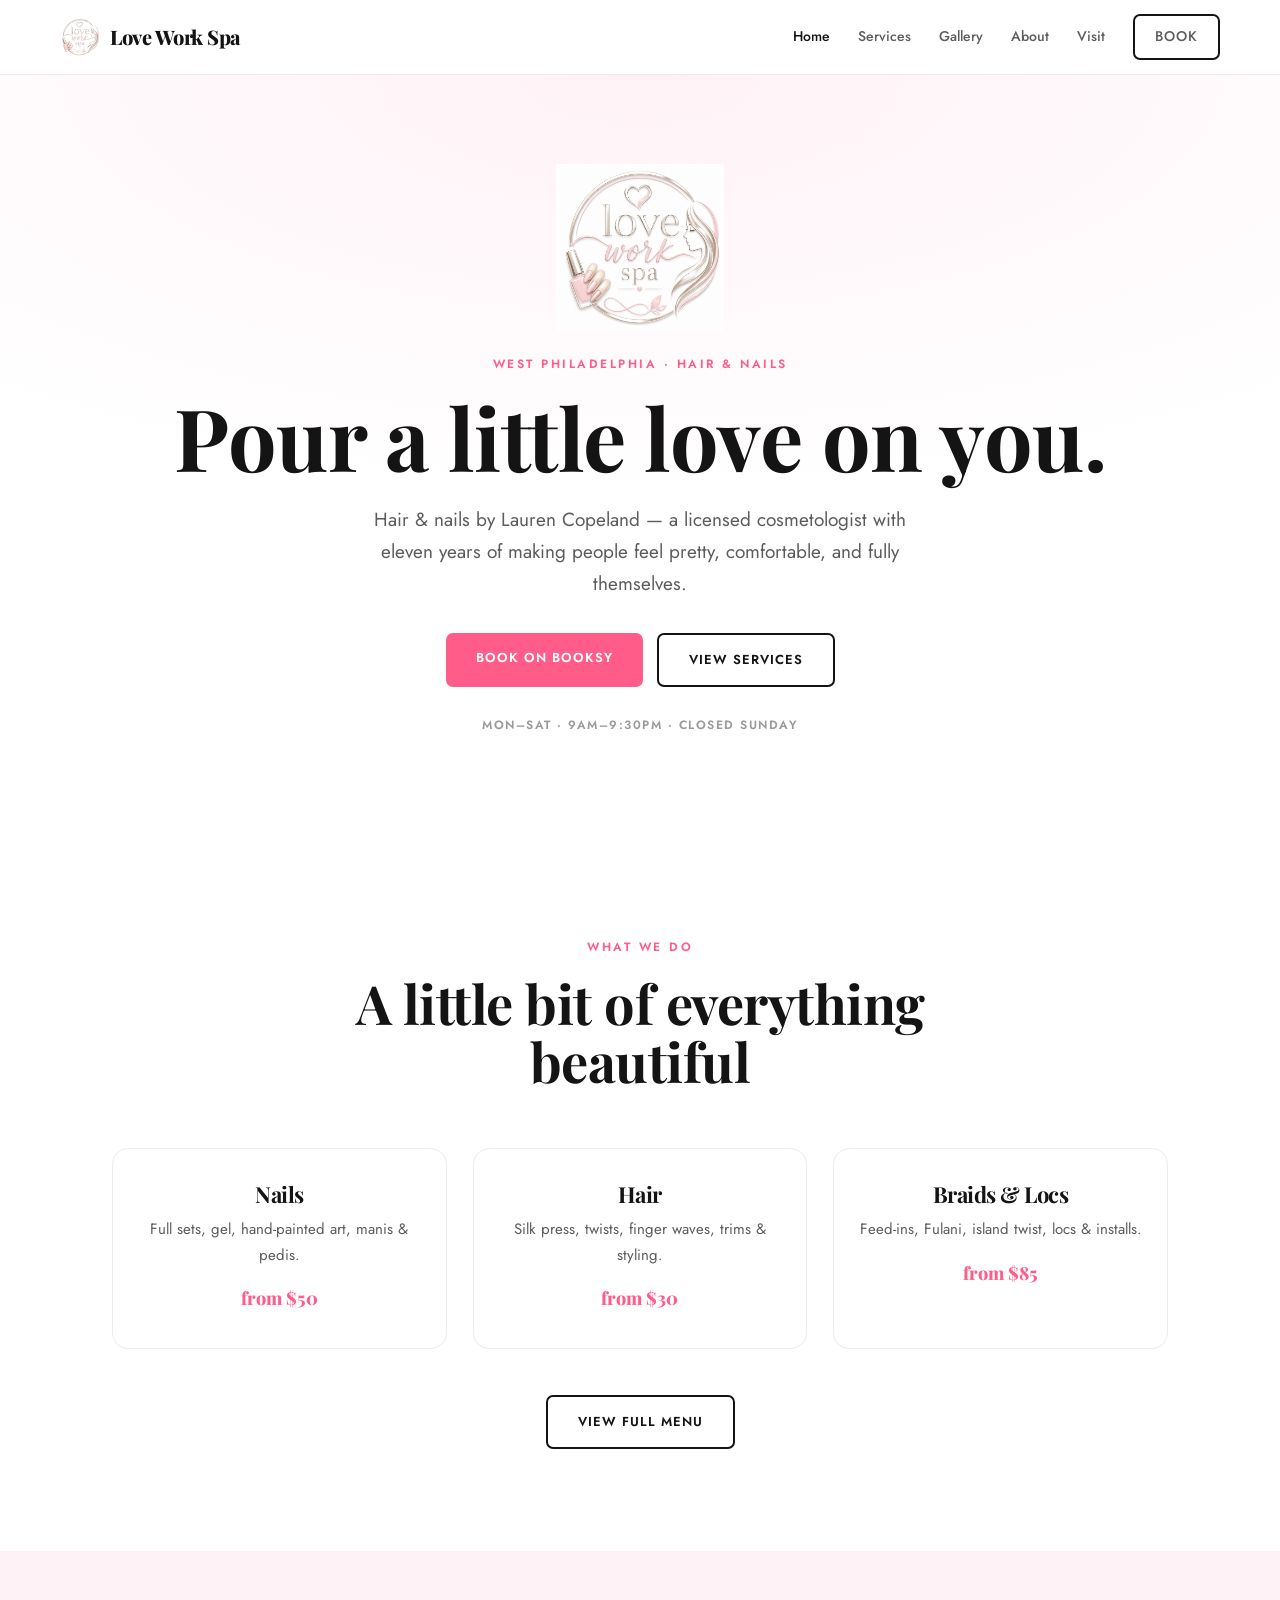
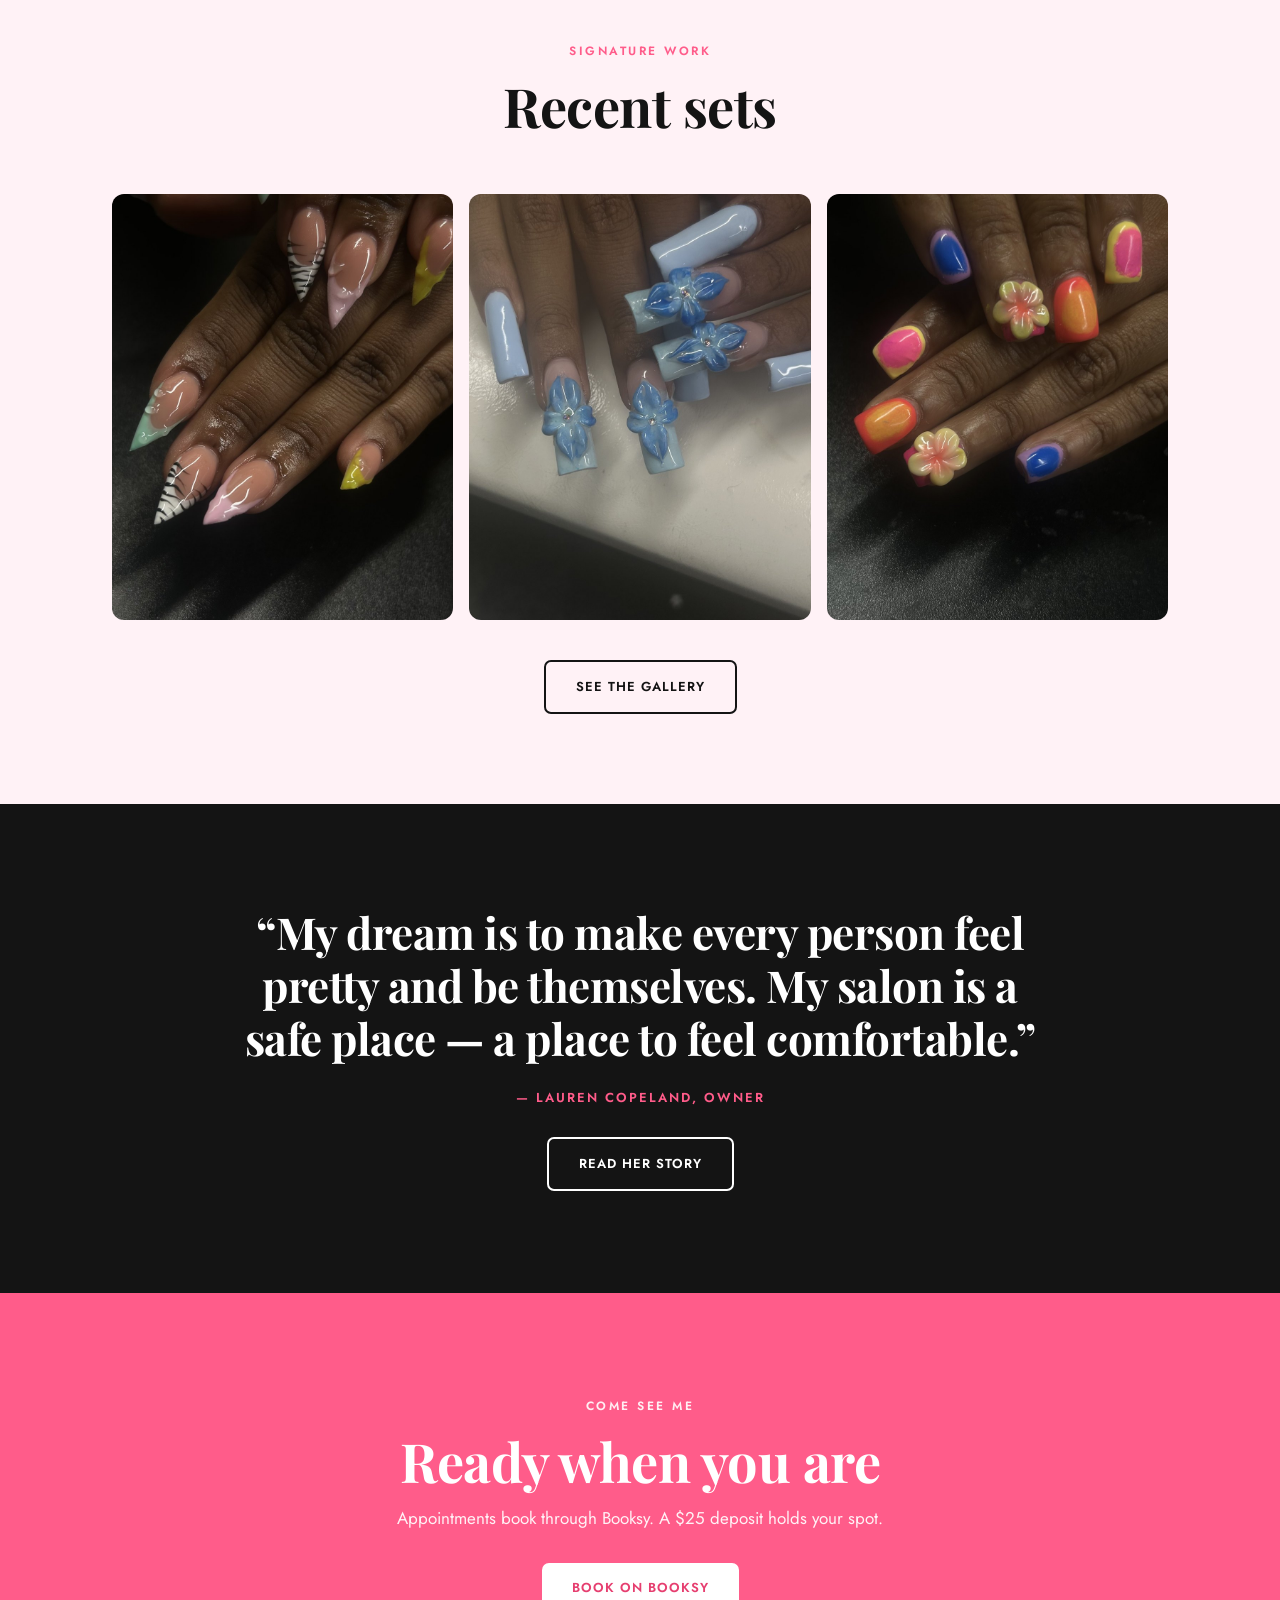
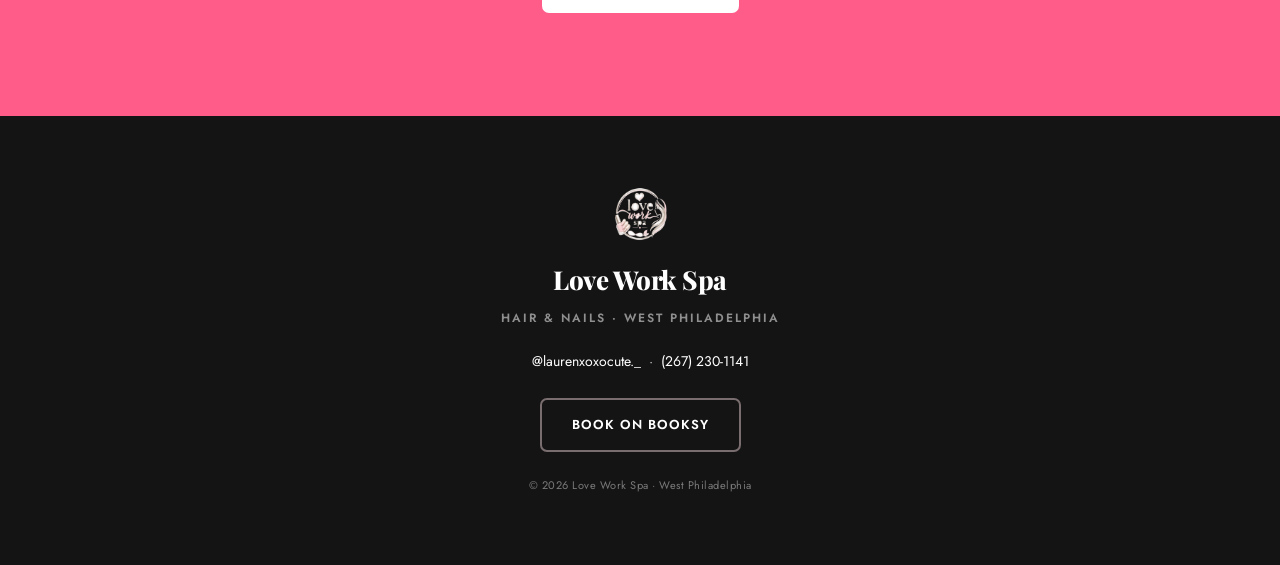
==== commit aa53700d: "Fonts: Playfair Display + Jost site-wide (per pick #2)" ====
--- a/index.html
+++ b/index.html
@@ -7,7 +7,7 @@
 <meta name="description" content="Love Work Spa — hair & nails by licensed cosmetologist Lauren Copeland in West Philadelphia. Book on Booksy.">
 <link rel="preconnect" href="https://fonts.googleapis.com">
 <link rel="preconnect" href="https://fonts.gstatic.com" crossorigin>
-<link href="https://fonts.googleapis.com/css2?family=Archivo:wght@500;700;800&family=Inter:wght@300;400;500;600&display=swap" rel="stylesheet">
+<link href="https://fonts.googleapis.com/css2?family=Playfair+Display:ital,wght@0,500;0,600;0,700;0,800;1,600&family=Jost:wght@300;400;500&display=swap" rel="stylesheet">
 <link rel="stylesheet" href="style.css">
 <link rel="icon" href="brand/logo-transparent.png">
 </head>
--- a/style.css
+++ b/style.css
@@ -2,9 +2,9 @@
 :root{
   --pink:#ff5c8a; --pink-deep:#e63f70; --tint:#ffd6e2; --blush-soft:#fff2f6;
   --ink:#141414; --soft-ink:#5c5c5c; --mut:#9a9a9a; --line:#ececec; --bg:#ffffff;
-  --display:'Archivo',-apple-system,BlinkMacSystemFont,sans-serif;
-  --sans:'Inter',-apple-system,BlinkMacSystemFont,'Segoe UI',Helvetica,sans-serif;
-  --serif:'Archivo',sans-serif;
+  --display:'Playfair Display',Georgia,serif;
+  --sans:'Jost',-apple-system,BlinkMacSystemFont,'Segoe UI',Helvetica,sans-serif;
+  --serif:'Playfair Display',Georgia,serif;
 }
 *{box-sizing:border-box;}
 html{scroll-behavior:smooth;}
@@ -14,7 +14,7 @@
 a{color:inherit;text-decoration:none;}
 .wrap{max-width:1160px;margin:0 auto;padding:0 clamp(20px,5vw,52px);}
 
-h1,h2,h3{font-family:var(--display);font-weight:800;margin:0;line-height:1.04;letter-spacing:-1.5px;color:var(--ink);}
+h1,h2,h3{font-family:var(--display);font-weight:700;margin:0;line-height:1.08;letter-spacing:-0.5px;color:var(--ink);}
 h1{font-size:clamp(40px,7.5vw,86px);}
 h2{font-size:clamp(30px,4.6vw,54px);}
 h3{font-size:22px;letter-spacing:-.5px;}
@@ -80,7 +80,7 @@
 /* quote (dark) */
 .quote{background:var(--ink);}
 .quote blockquote{max-width:820px;margin:0 auto;text-align:center;font-family:var(--display);
-  font-weight:800;font-size:clamp(26px,4vw,44px);line-height:1.18;letter-spacing:-1px;color:#fff;}
+  font-weight:700;font-size:clamp(26px,4vw,44px);line-height:1.2;letter-spacing:-0.5px;color:#fff;}
 .quote .by{margin-top:22px;font-family:var(--sans);font-size:13px;font-weight:600;
   letter-spacing:2px;text-transform:uppercase;color:var(--pink);}
 .quote .btn-line{border-color:#fff;color:#fff;}
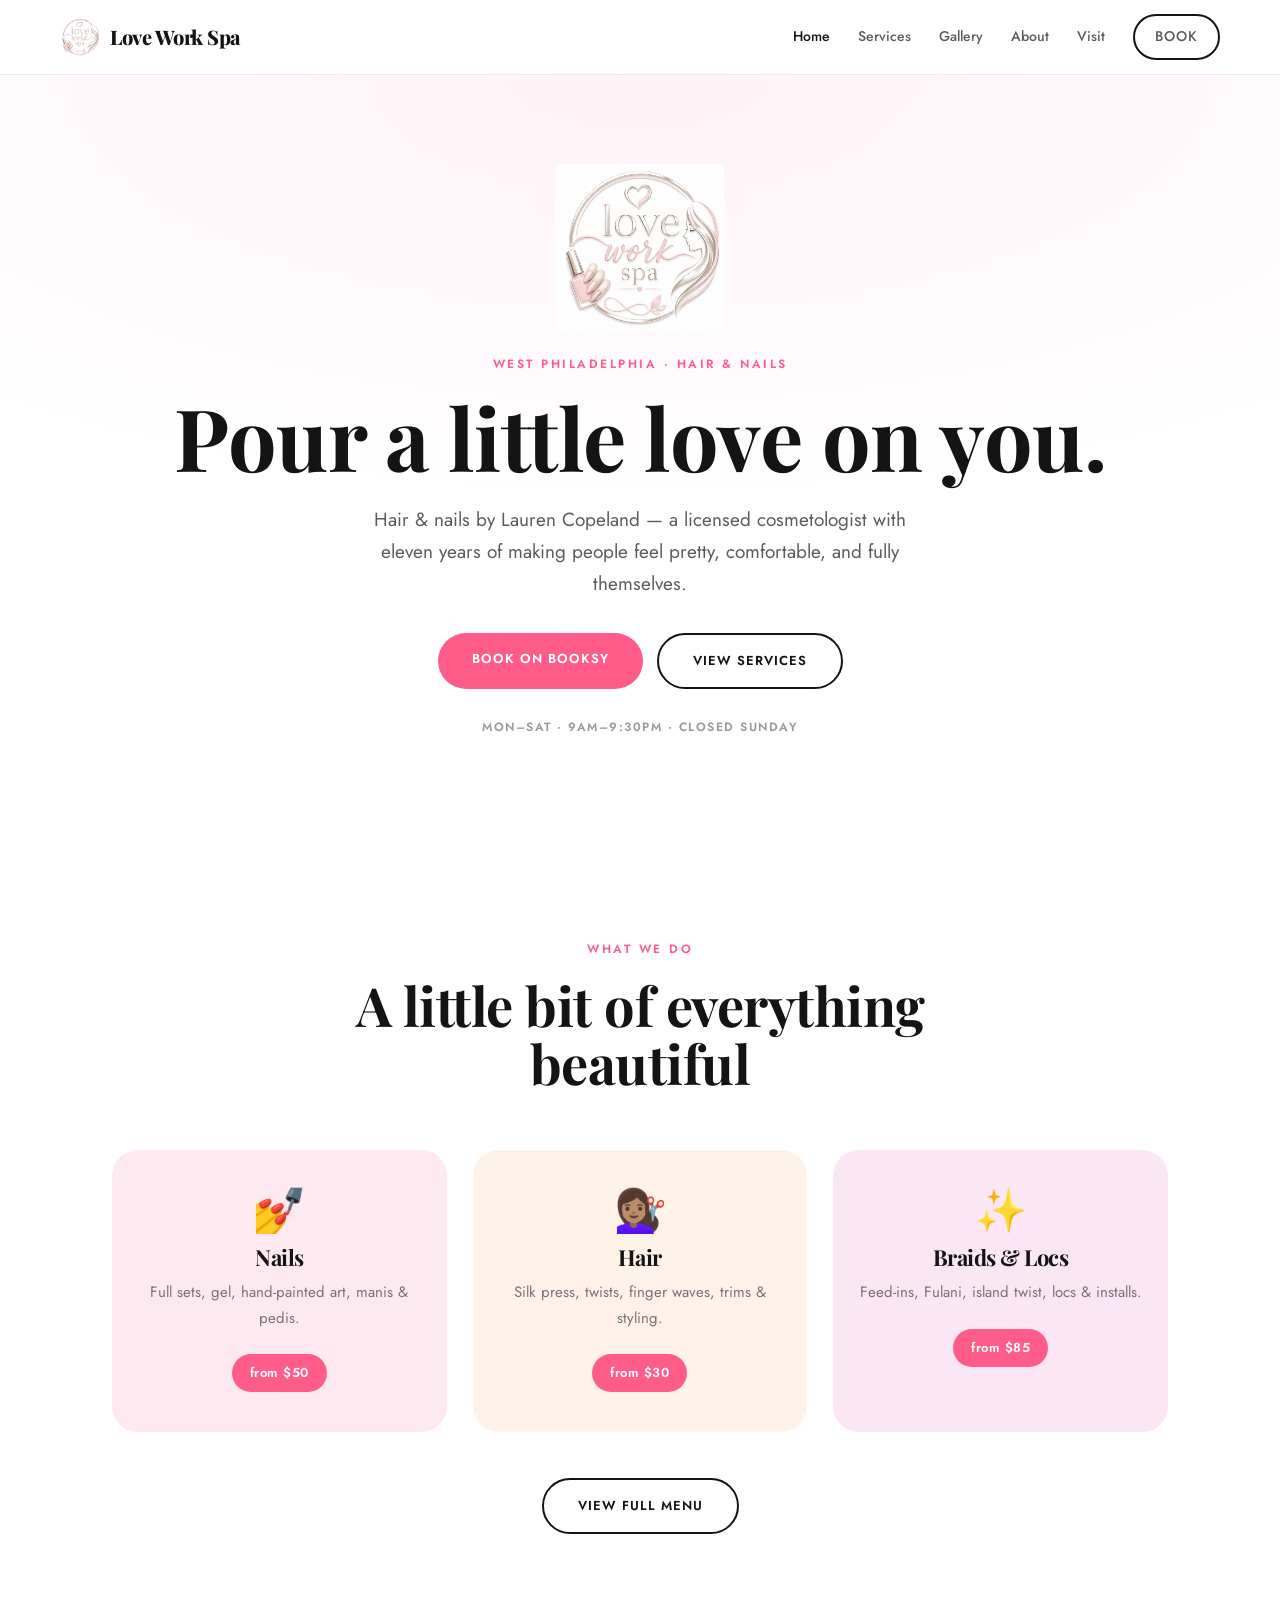
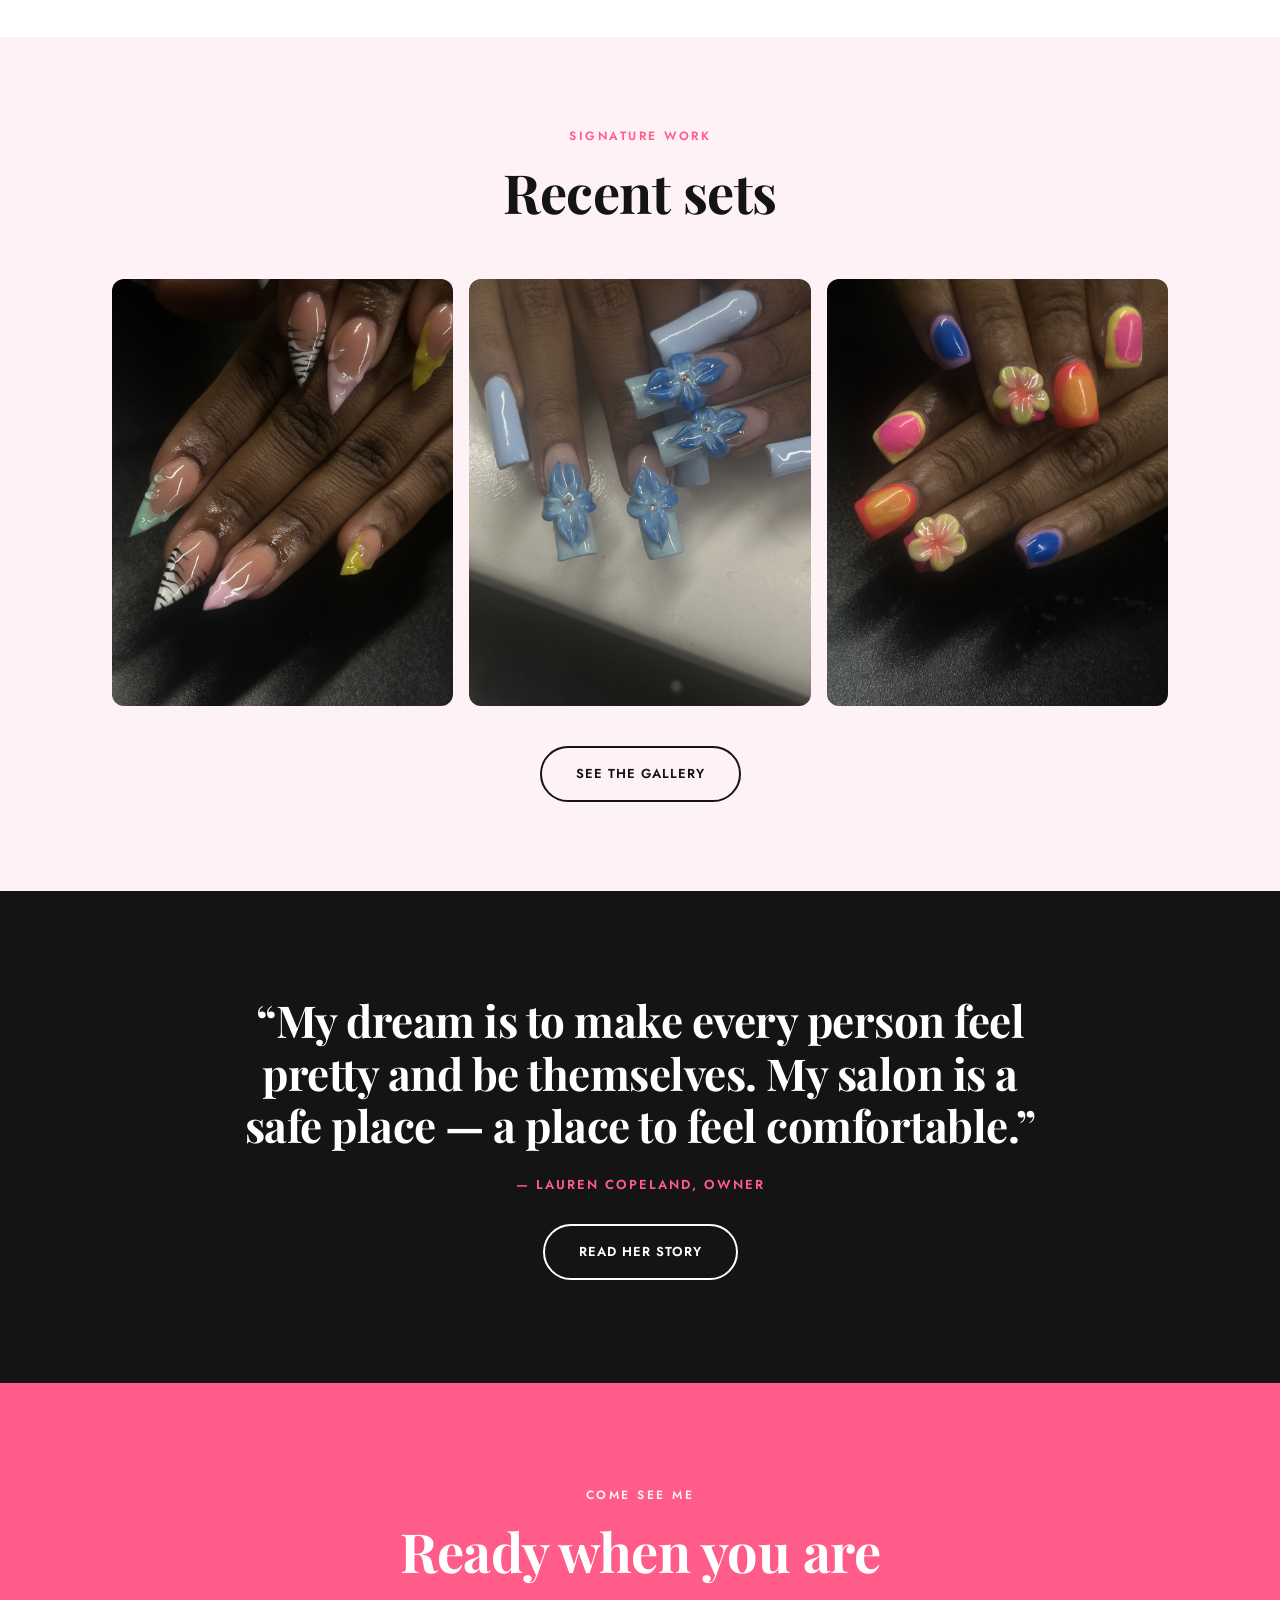
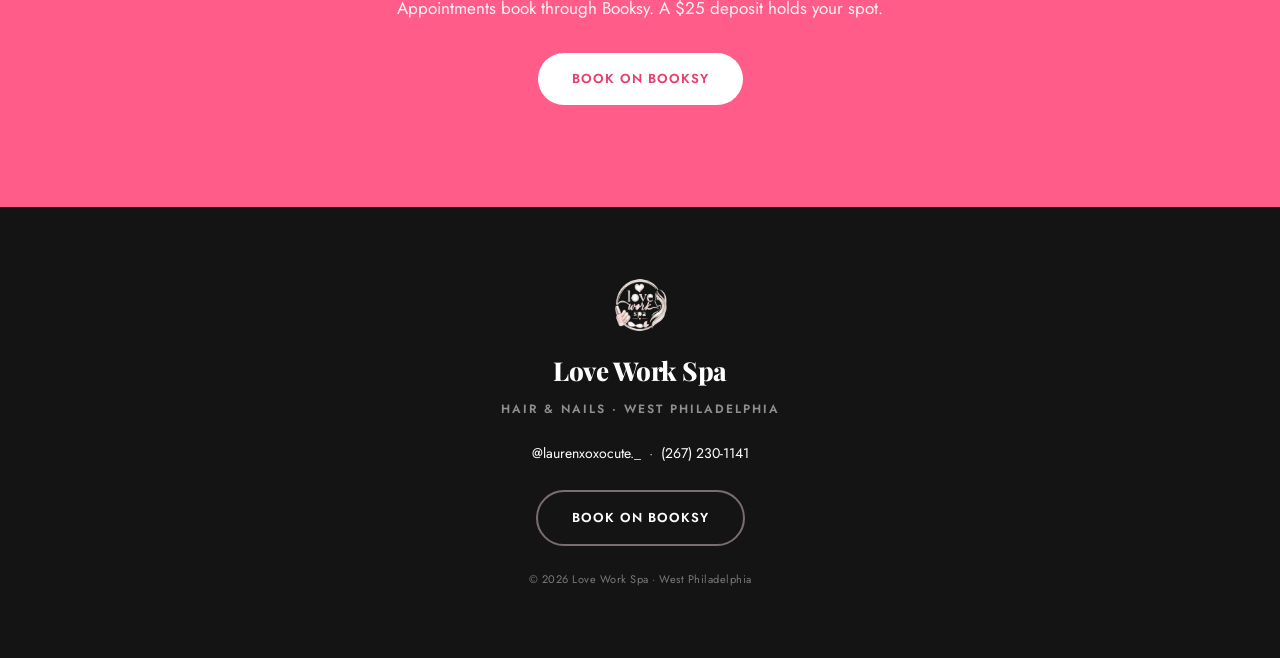
==== commit ab0931b5: "Fun pass: colorful trio cards + emoji icons + pill price badges + pill buttons" ====
--- a/index.html
+++ b/index.html
@@ -49,16 +49,19 @@
     </div>
     <div class="trio">
       <div class="t">
+        <div class="icon">💅</div>
         <h3>Nails</h3>
         <p>Full sets, gel, hand-painted art, manis &amp; pedis.</p>
         <div class="price">from $50</div>
       </div>
       <div class="t">
+        <div class="icon">💇🏽‍♀️</div>
         <h3>Hair</h3>
         <p>Silk press, twists, finger waves, trims &amp; styling.</p>
         <div class="price">from $30</div>
       </div>
       <div class="t">
+        <div class="icon">✨</div>
         <h3>Braids &amp; Locs</h3>
         <p>Feed-ins, Fulani, island twist, locs &amp; installs.</p>
         <div class="price">from $85</div>
--- a/style.css
+++ b/style.css
@@ -26,7 +26,7 @@
 .center{text-align:center;}
 
 .btn{display:inline-block;font-family:var(--sans);font-size:13px;font-weight:600;
-     letter-spacing:1px;text-transform:uppercase;padding:14px 30px;border-radius:7px;transition:.2s;cursor:pointer;}
+     letter-spacing:1px;text-transform:uppercase;padding:15px 34px;border-radius:999px;transition:transform .18s ease, background .18s ease, box-shadow .18s ease;cursor:pointer;}
 .btn-solid{background:var(--pink);color:#fff;}
 .btn-solid:hover{background:var(--pink-deep);}
 .btn-line{border:2px solid var(--ink);color:var(--ink);}
@@ -65,11 +65,16 @@
 
 /* trio */
 .trio{display:grid;grid-template-columns:repeat(3,1fr);gap:clamp(18px,3vw,26px);text-align:center;}
-.trio .t{padding:34px 24px;border:1px solid var(--line);border-radius:16px;transition:.2s;}
-.trio .t:hover{border-color:var(--pink);box-shadow:0 22px 44px -30px rgba(255,92,138,.6);}
+.trio .t{padding:40px 26px;border-radius:26px;transition:transform .2s ease, box-shadow .2s ease;}
+.trio .t:nth-child(1){background:#ffe9f1;}
+.trio .t:nth-child(2){background:#fff2e9;}
+.trio .t:nth-child(3){background:#fbe6f4;}
+.trio .t:hover{transform:translateY(-6px) rotate(-1.2deg);box-shadow:0 28px 50px -26px rgba(255,92,138,.75);}
+.trio .t .icon{font-size:42px;line-height:1;margin-bottom:14px;}
 .trio .t h3{margin-bottom:10px;}
-.trio .t p{font-size:15px;}
-.trio .t .price{font-family:var(--display);font-weight:800;font-size:18px;color:var(--pink);}
+.trio .t p{font-size:15px;color:#836e76;}
+.trio .t .price{display:inline-block;margin-top:8px;font-family:var(--sans);font-weight:600;font-size:13px;
+  letter-spacing:.5px;color:#fff;background:var(--pink);padding:8px 18px;border-radius:999px;}
 @media(max-width:720px){ .trio{grid-template-columns:1fr;} }
 
 /* showcase */
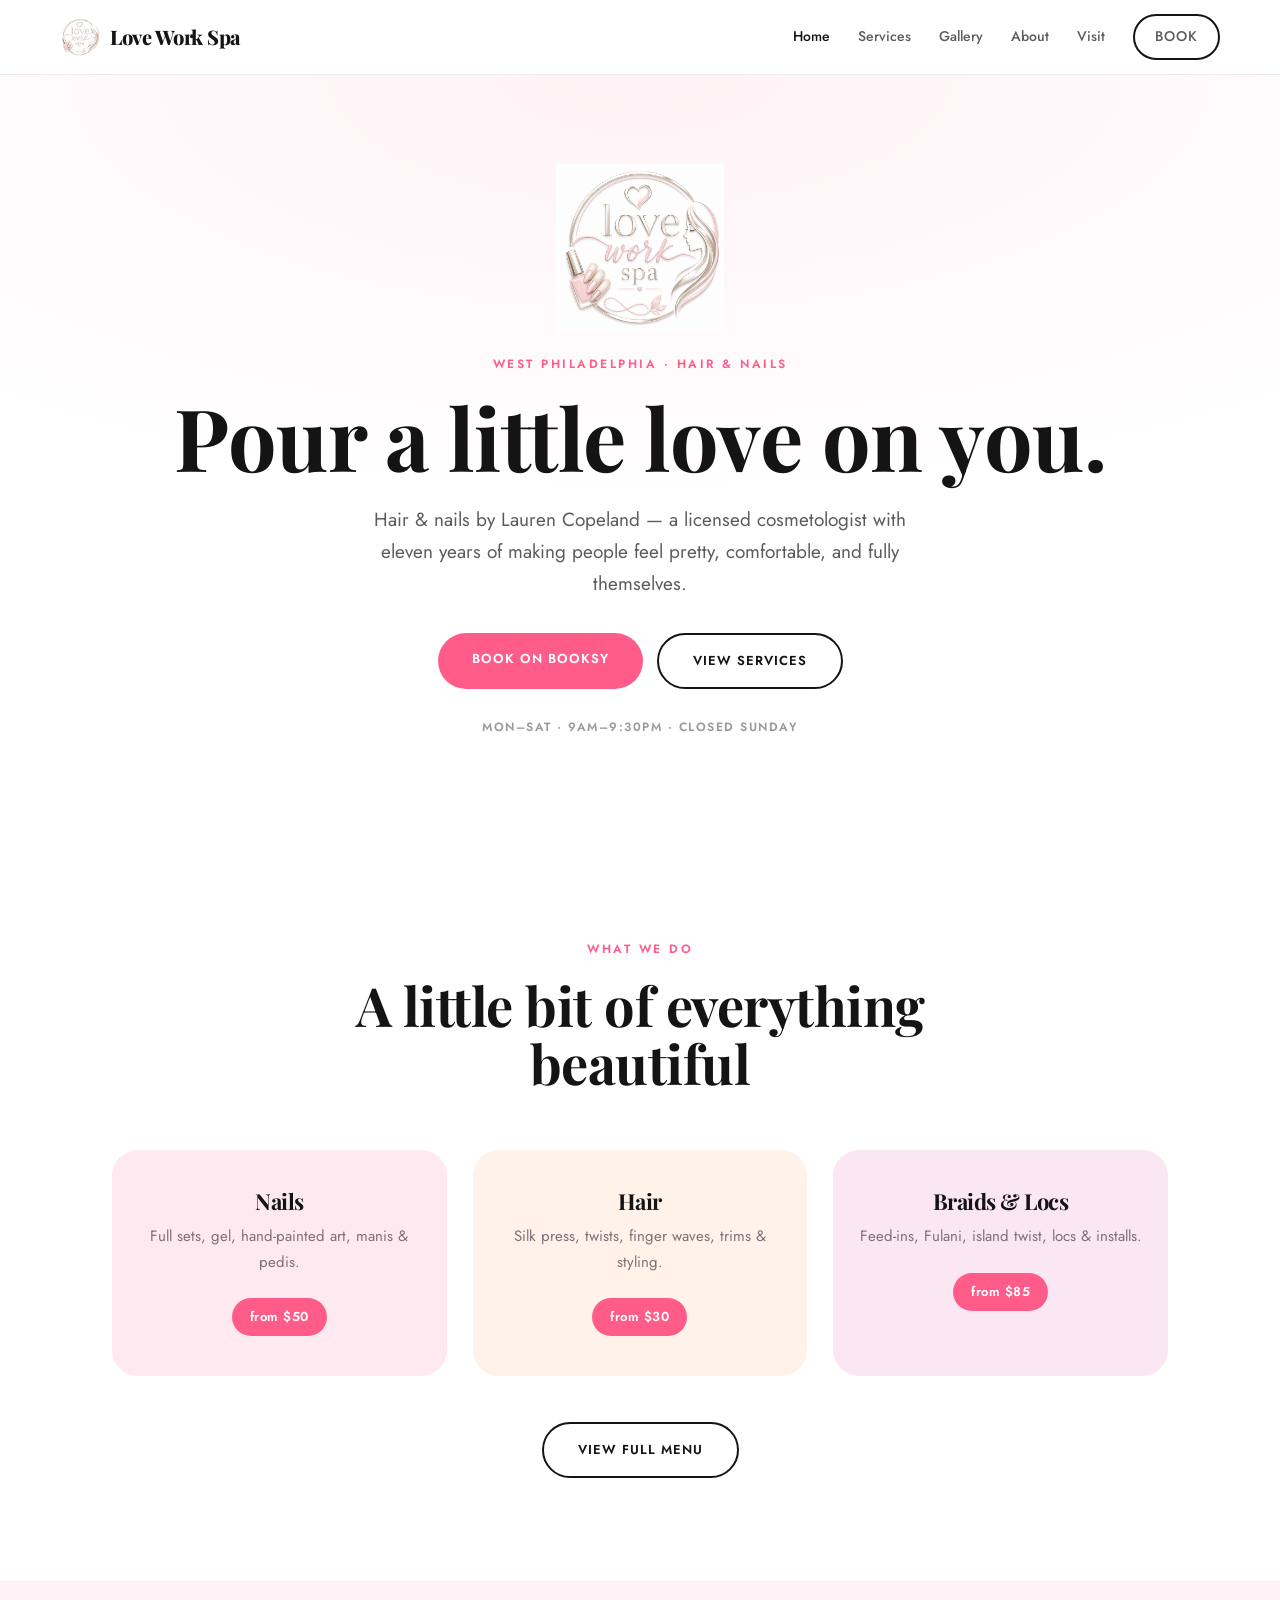
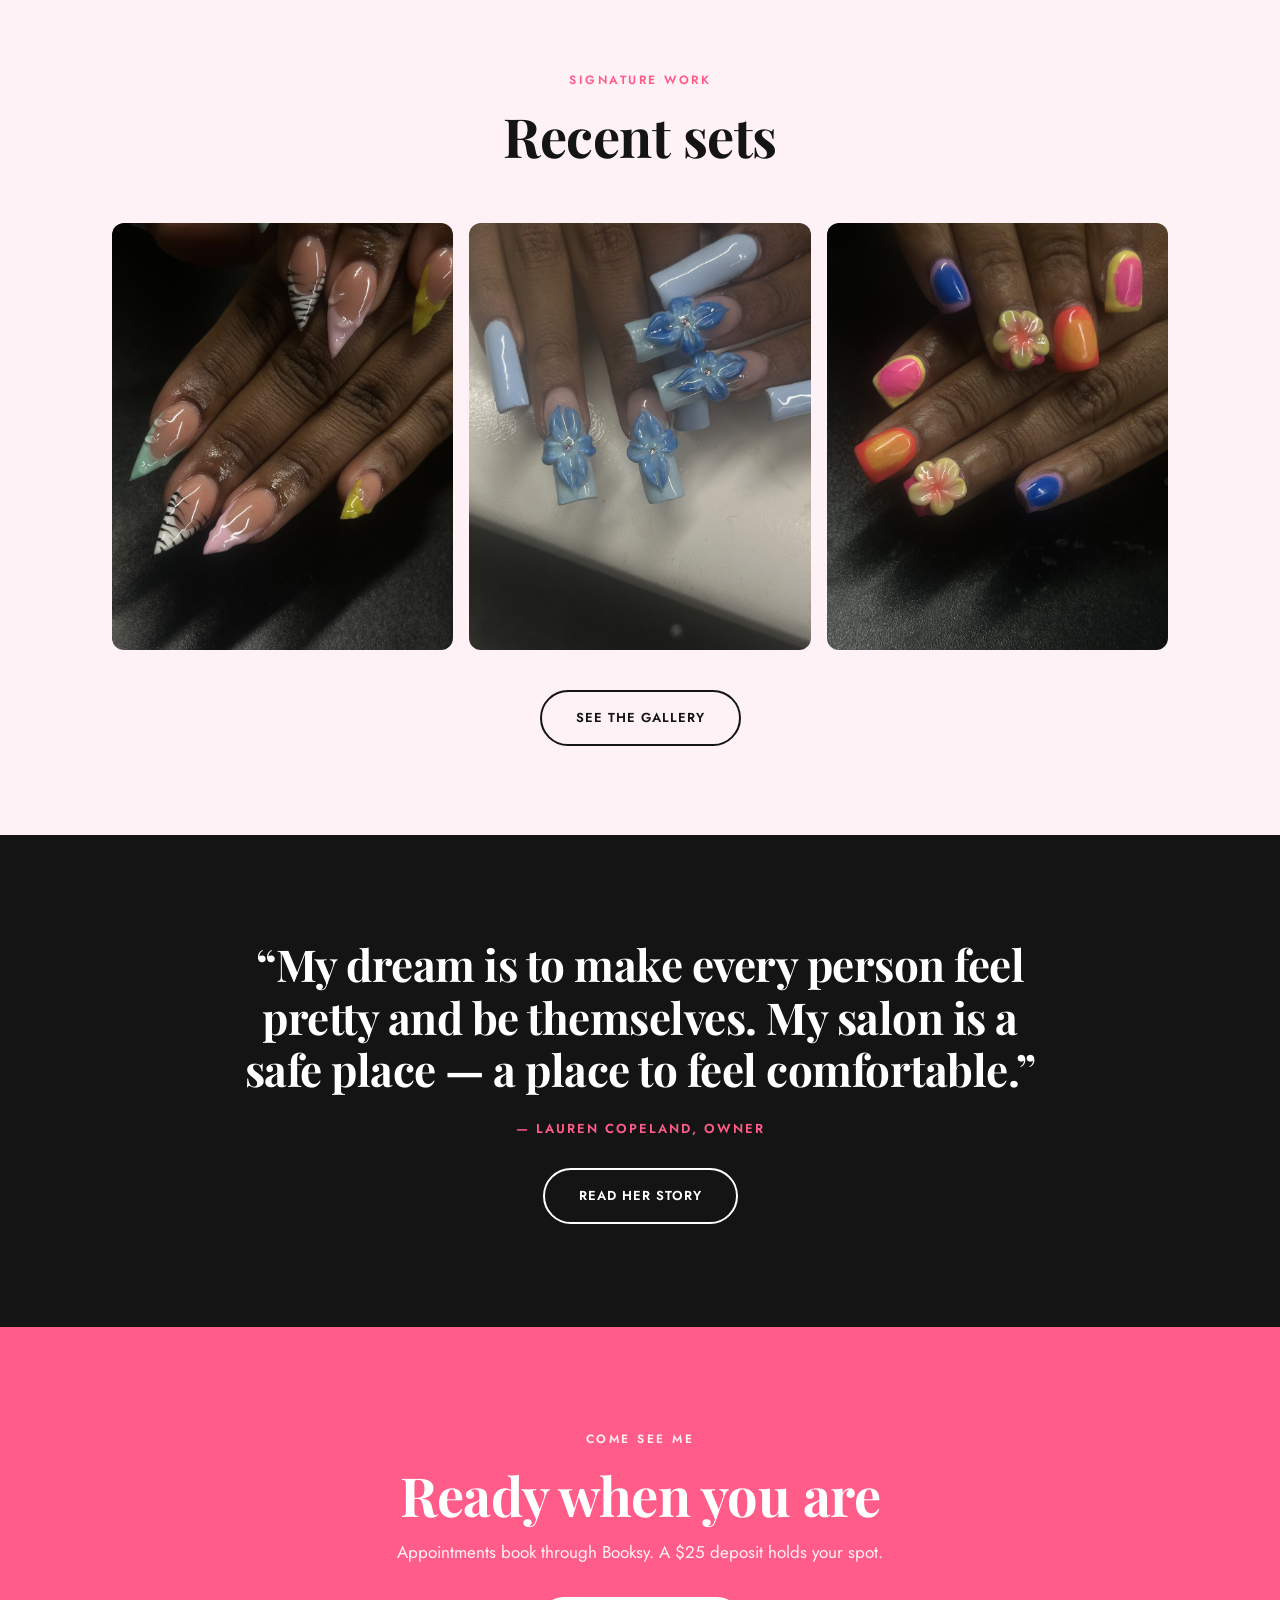
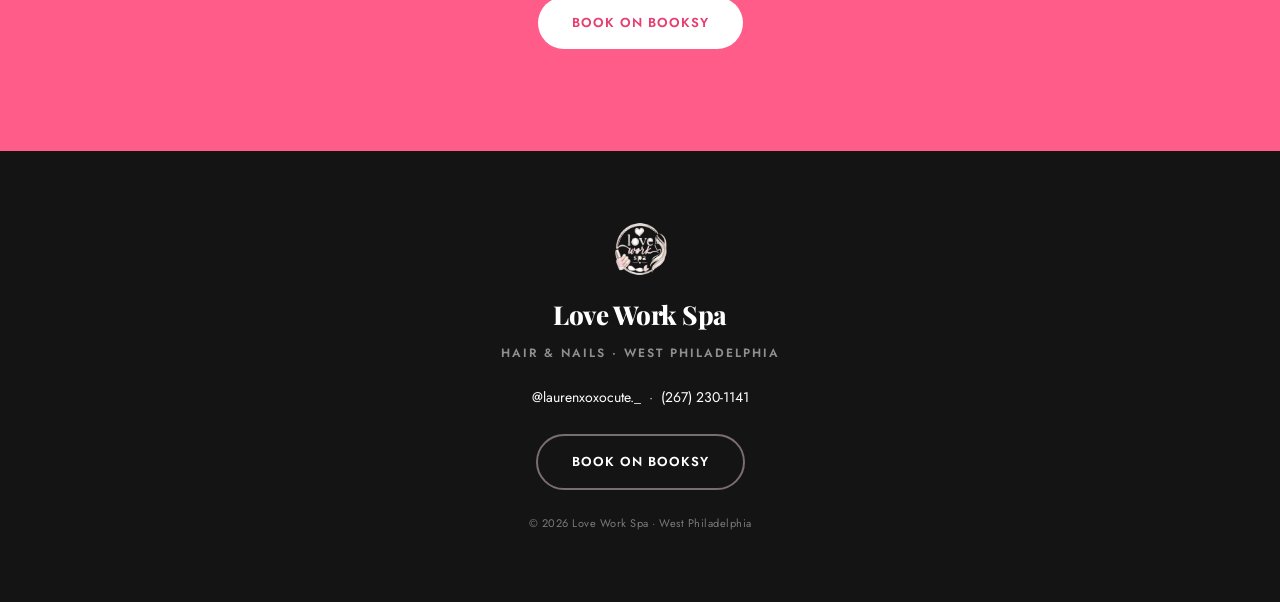
==== commit 92eb64a0: "Remove emoji icons from trio (keep colorful cards + pill prices)" ====
--- a/index.html
+++ b/index.html
@@ -49,19 +49,16 @@
     </div>
     <div class="trio">
       <div class="t">
-        <div class="icon">💅</div>
         <h3>Nails</h3>
         <p>Full sets, gel, hand-painted art, manis &amp; pedis.</p>
         <div class="price">from $50</div>
       </div>
       <div class="t">
-        <div class="icon">💇🏽‍♀️</div>
         <h3>Hair</h3>
         <p>Silk press, twists, finger waves, trims &amp; styling.</p>
         <div class="price">from $30</div>
       </div>
       <div class="t">
-        <div class="icon">✨</div>
         <h3>Braids &amp; Locs</h3>
         <p>Feed-ins, Fulani, island twist, locs &amp; installs.</p>
         <div class="price">from $85</div>
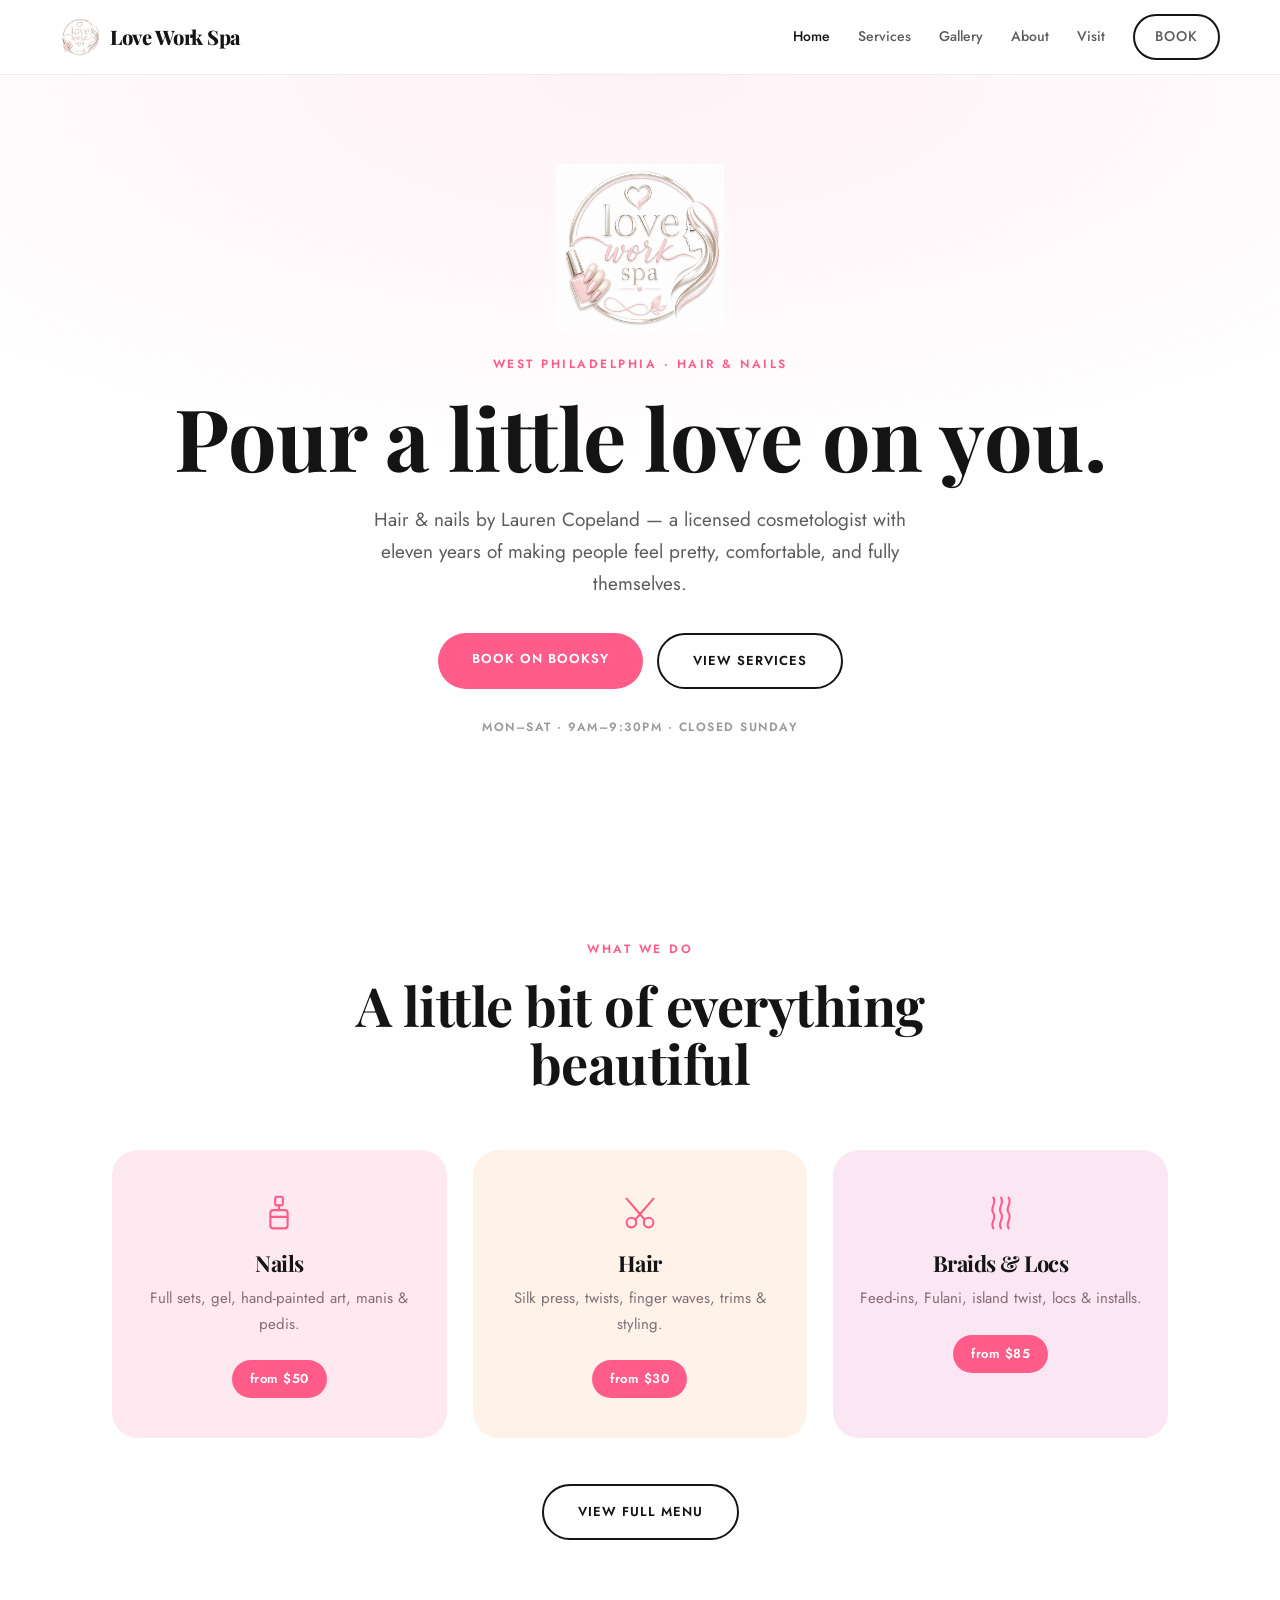
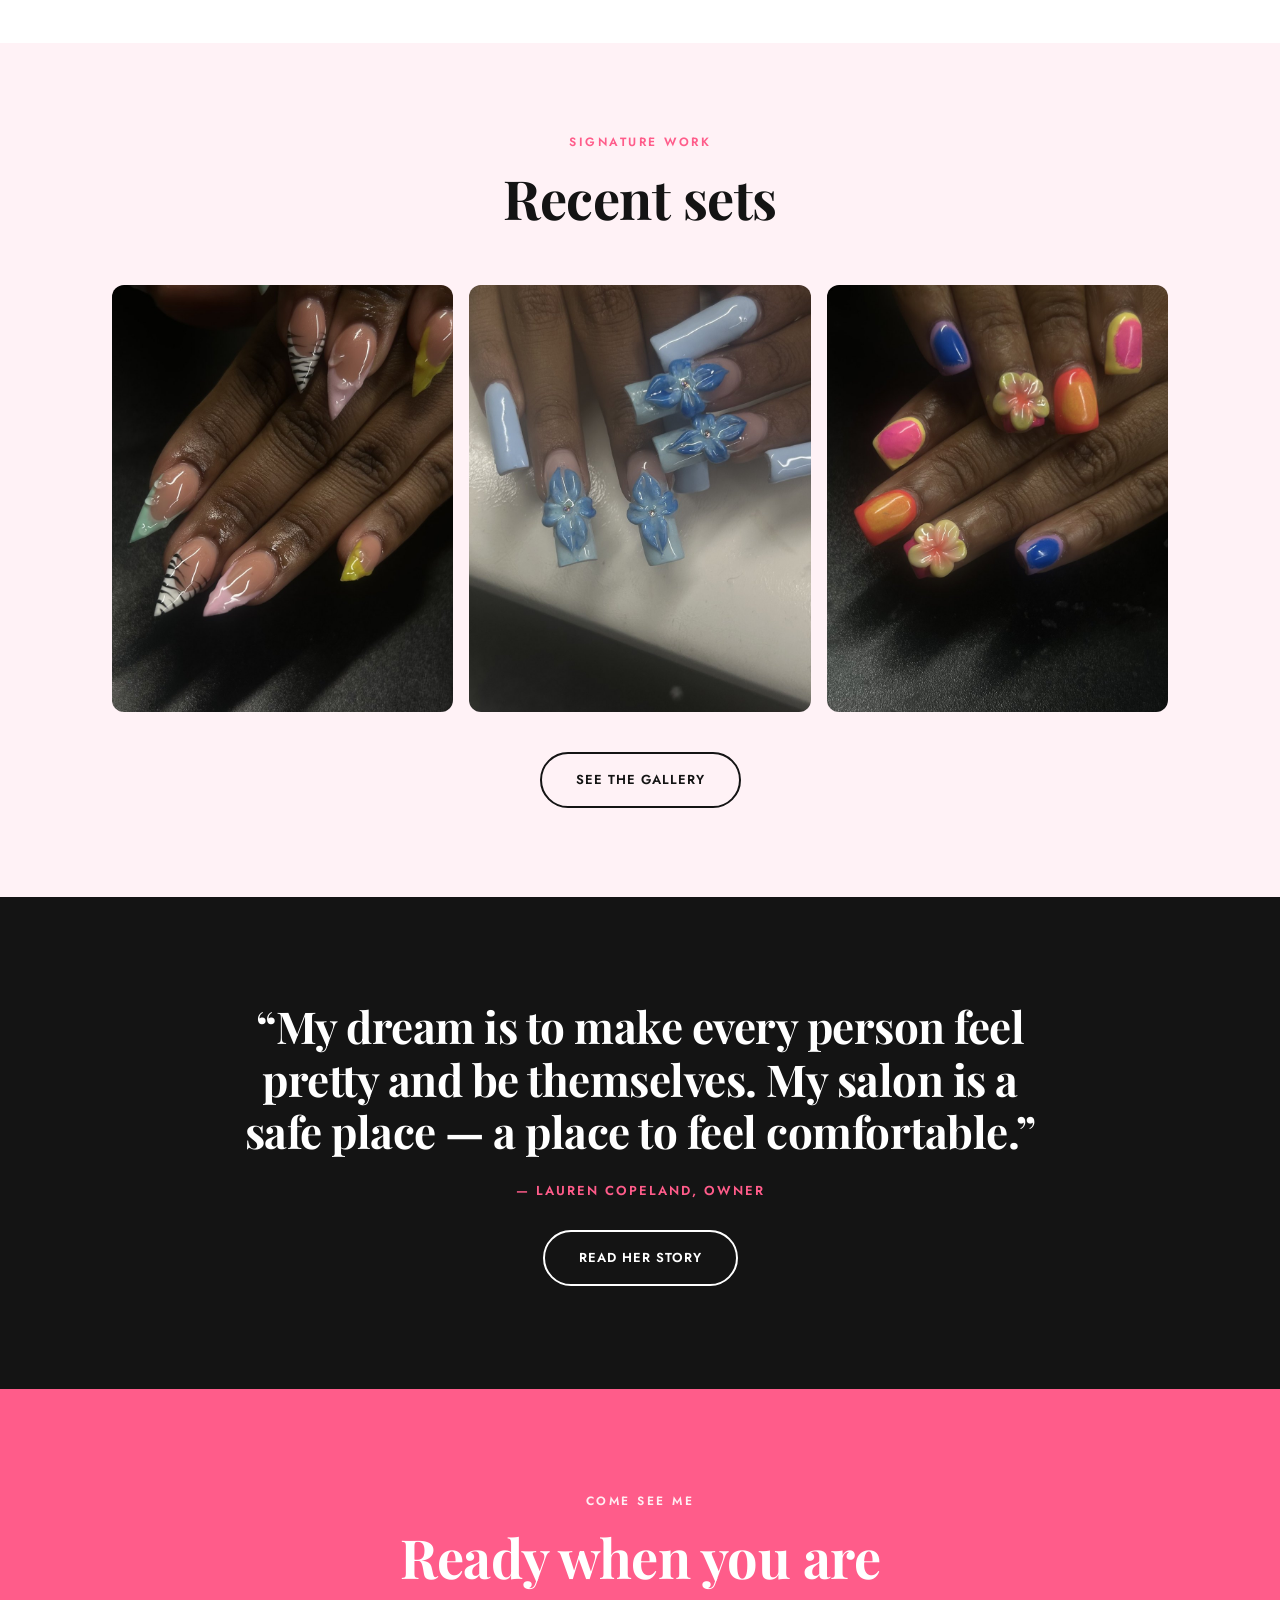
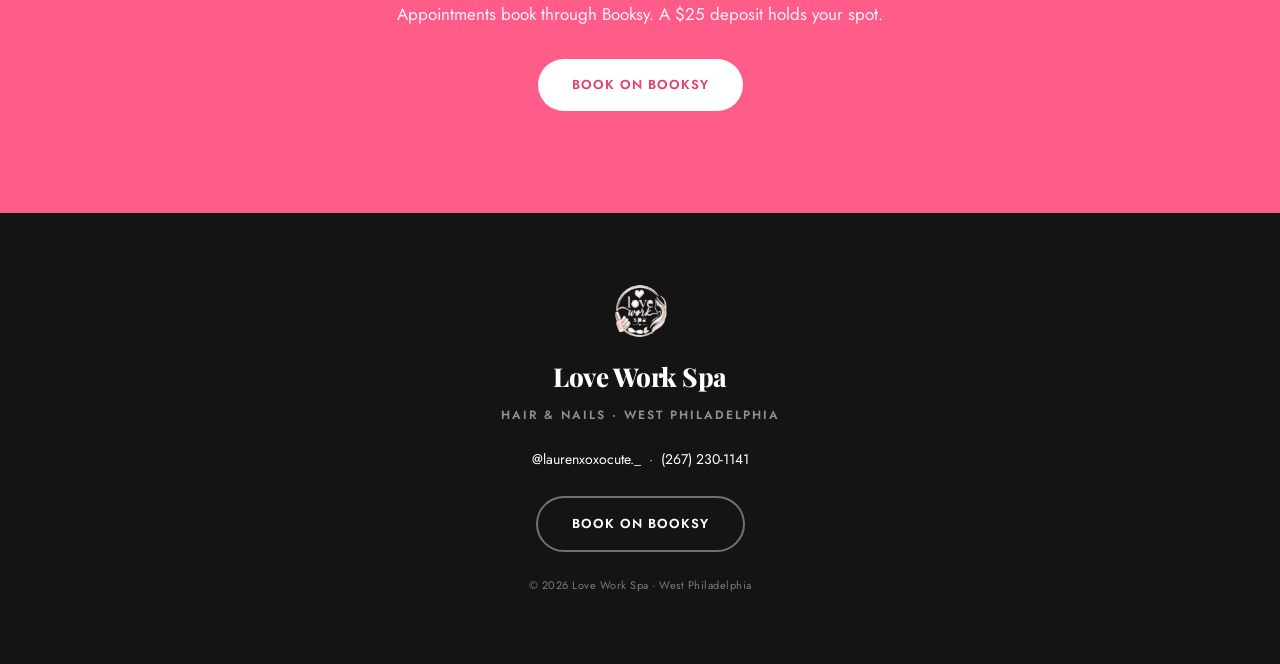
==== commit 94fa4bb5: "Add professional line-icon set to trio (polish bottle, scissors, braids)" ====
--- a/index.html
+++ b/index.html
@@ -49,16 +49,19 @@
     </div>
     <div class="trio">
       <div class="t">
+        <div class="icon"><svg viewBox="0 0 48 48" fill="none" stroke="#ff5c8a" stroke-width="2.2" stroke-linecap="round" stroke-linejoin="round"><rect x="15" y="21" width="18" height="19" rx="3"/><rect x="20" y="7" width="8" height="9" rx="2"/><path d="M24 16v5"/><path d="M15 28h18"/></svg></div>
         <h3>Nails</h3>
         <p>Full sets, gel, hand-painted art, manis &amp; pedis.</p>
         <div class="price">from $50</div>
       </div>
       <div class="t">
+        <div class="icon"><svg viewBox="0 0 48 48" fill="none" stroke="#ff5c8a" stroke-width="2.2" stroke-linecap="round" stroke-linejoin="round"><circle cx="15" cy="34" r="5"/><circle cx="33" cy="34" r="5"/><path d="M19 31 38 9"/><path d="M29 31 10 9"/></svg></div>
         <h3>Hair</h3>
         <p>Silk press, twists, finger waves, trims &amp; styling.</p>
         <div class="price">from $30</div>
       </div>
       <div class="t">
+        <div class="icon"><svg viewBox="0 0 48 48" fill="none" stroke="#ff5c8a" stroke-width="2.2" stroke-linecap="round"><path d="M16 8C20 14 12 18 16 24C20 30 12 34 16 40"/><path d="M24 8C28 14 20 18 24 24C28 30 20 34 24 40"/><path d="M32 8C36 14 28 18 32 24C36 30 28 34 32 40"/></svg></div>
         <h3>Braids &amp; Locs</h3>
         <p>Feed-ins, Fulani, island twist, locs &amp; installs.</p>
         <div class="price">from $85</div>
--- a/style.css
+++ b/style.css
@@ -70,7 +70,8 @@
 .trio .t:nth-child(2){background:#fff2e9;}
 .trio .t:nth-child(3){background:#fbe6f4;}
 .trio .t:hover{transform:translateY(-6px) rotate(-1.2deg);box-shadow:0 28px 50px -26px rgba(255,92,138,.75);}
-.trio .t .icon{font-size:42px;line-height:1;margin-bottom:14px;}
+.trio .t .icon{margin-bottom:16px;line-height:0;}
+.trio .t .icon svg{width:46px;height:46px;display:inline-block;}
 .trio .t h3{margin-bottom:10px;}
 .trio .t p{font-size:15px;color:#836e76;}
 .trio .t .price{display:inline-block;margin-top:8px;font-family:var(--sans);font-weight:600;font-size:13px;
